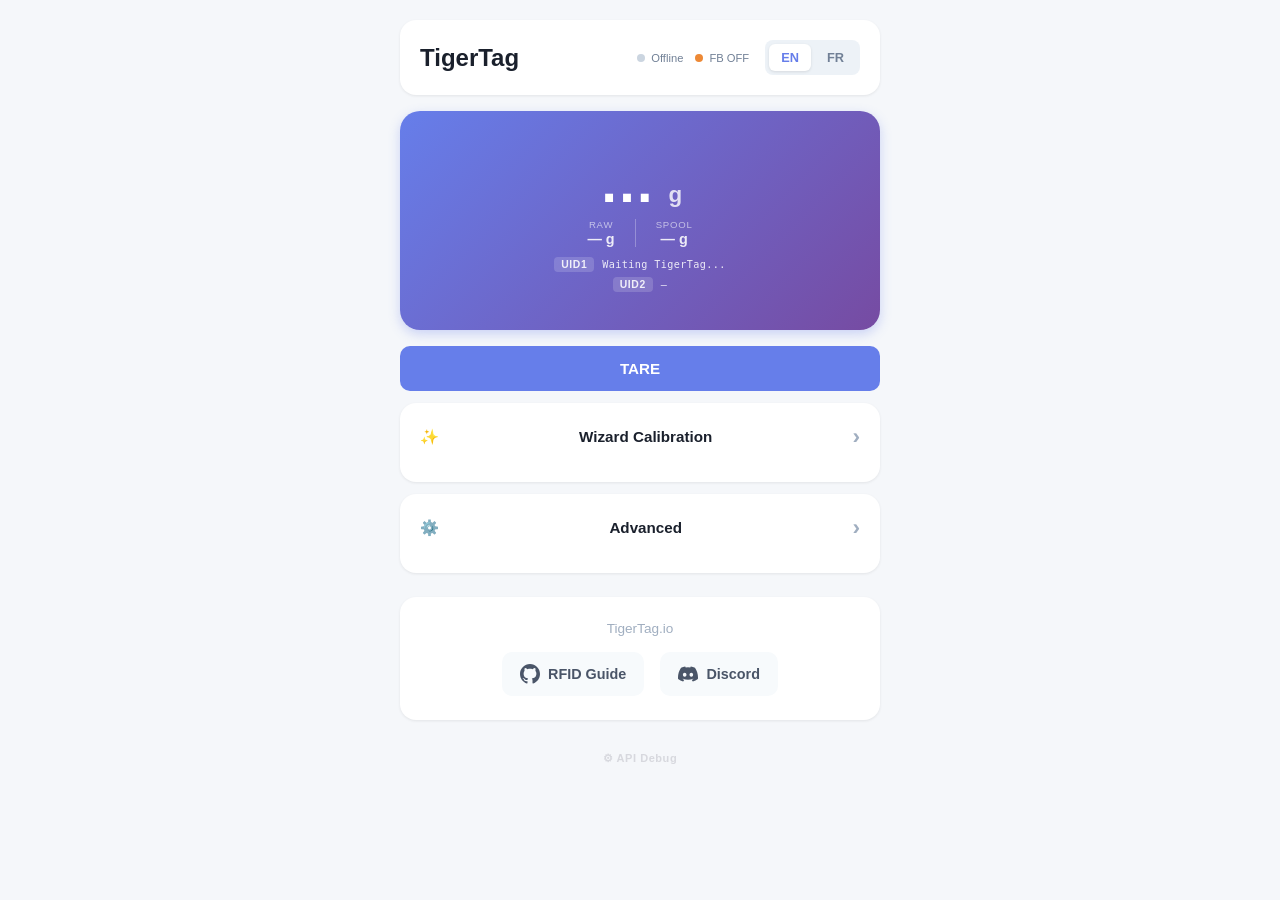
==== data/www/index.html @ 36f31156 "feat: display weight breakdown + both UIDs in web UI Weight card now shows: - Big number = filament " ====
<!DOCTYPE html>
<html lang="en">
<head>
    <meta charset="UTF-8">
    <meta name="viewport" content="width=device-width, initial-scale=1.0">
    <meta name="theme-color" content="#667eea">
    <meta name="apple-mobile-web-app-capable" content="yes">
    <meta name="apple-mobile-web-app-status-bar-style" content="black-translucent">
    <meta name="apple-mobile-web-app-title" content="TigerTag">
    <meta name="description" content="TigerTag Scale - Professional weight management">
    <link rel="icon" type="image/x-icon" href="favicon.ico">
    <link rel="icon" type="image/png" href="favicon.png">
    <link rel="apple-touch-icon" href="favicon.png">
    <link rel="manifest" href="manifest.json">
    <link rel="stylesheet" href="styles.css">
    <title>TigerTag Scale</title>
</head>
<body>
    <div class="container">
        <!-- Header -->
        <div class="header">
            <h1>TigerTag</h1>
            <div class="header-right">
                <div class="status-bar">
                    <div class="status-info">
                        <span id="cloudDot" class="status-dot"></span>
                        <span id="cloudText" style="font-size: 0.7rem;">—</span>
                    </div>
                    <div class="status-info">
                        <span id="fbDot" class="status-dot"></span>
                        <span id="fbText" style="font-size: 0.7rem;">FB</span>
                    </div>
                </div>
                <div class="lang-switcher">
                    <button class="lang-btn active" onclick="setLanguage('en')" data-lang="en">EN</button>
                    <button class="lang-btn" onclick="setLanguage('fr')" data-lang="fr">FR</button>
                </div>
            </div>
        </div>

        <!-- Weight Display -->
        <div class="weight-card">
            <div id="userName" class="user-name hidden"></div>

            <!-- Big number: filament restant (net) -->
            <div class="weight-display">
                <span id="weight">—</span>
                <span class="weight-unit">g</span>
            </div>

            <!-- Secondary row: raw + container -->
            <div class="weight-meta-row">
                <div class="weight-meta-item">
                    <span class="weight-meta-label" data-i18n="rawWeightLabel">Brut</span>
                    <span class="weight-meta-value"><span id="rawWeightDisplay">—</span> g</span>
                </div>
                <div class="weight-meta-sep"></div>
                <div class="weight-meta-item">
                    <span class="weight-meta-label" data-i18n="containerLabel">Bobine</span>
                    <span class="weight-meta-value"><span id="containerWeightDisplay">—</span> g</span>
                </div>
            </div>

            <!-- UIDs -->
            <div class="uid-rows">
                <div class="uid-row">
                    <span class="uid-chip-label">UID1</span>
                    <span id="uid" class="uid-value" data-i18n="waiting">—</span>
                </div>
                <div class="uid-row">
                    <span class="uid-chip-label">UID2</span>
                    <span id="uid2Display" class="uid-value">—</span>
                </div>
            </div>

            <div id="sendState" class="send-status hidden"></div>
        </div>

        <!-- Tare Button -->
        <button id="tareBtn" class="tare-hold-btn" onmousedown="startTare()" onmouseup="cancelTare()" onmouseleave="cancelTare()" ontouchstart="startTare()" ontouchend="cancelTare()">
            <span class="tare-text" data-i18n="tare">TARE</span>
            <span class="tare-progress"></span>
        </button>

        <!-- Account card — visible only when authenticated. Replaces the old inline
             email/password Firebase card (now obsolete: login is handled by the modal). -->
        <div id="accountCard" class="card" style="display:none">
            <div class="card-title collapsible" onclick="toggleSection(this)">
                👤 <span data-i18n="account">Compte</span>
            </div>
            <div class="collapsible-content">
                <div class="account-row">
                    <div class="account-avatar" id="accountAvatar">?</div>
                    <div class="account-info">
                        <div class="account-label" data-i18n="connectedAs">Connecté en tant que</div>
                        <div class="account-email" id="accountEmail">—</div>
                    </div>
                </div>
                <div class="divider"></div>
                <button class="danger" onclick="signOut()">
                    🚪 <span data-i18n="signOut">Se déconnecter</span>
                </button>
            </div>
        </div>

        <!-- Hidden inputs preserved for backward-compat with status snapshots
             (some code still reads/writes these). Will be removed in a later cleanup. -->
        <input type="hidden" id="firebaseEmail">
        <input type="hidden" id="firebasePassword">
        <span id="firebaseStatus" style="display:none">—</span>

        <!-- Calibration -->
        <div class="card">
            <div class="card-title collapsible" onclick="toggleSection(this)">
                ✨ <span data-i18n="calibration">Calibration</span>
            </div>
            <div class="collapsible-content">
                <!-- Calibration Wizard -->
                <div id="calibWizard">
                    <!-- Progress indicator -->
                    <div class="progress-dots">
                        <span class="dot active" data-step="1"></span>
                        <span class="dot" data-step="2"></span>
                        <span class="dot" data-step="3"></span>
                    </div>
                    
                    <!-- Step 1: Empty scale -->
                    <div id="step1" class="calib-step active">
                        <div class="step-icon">⚖️</div>
                        <div class="step-instruction" data-i18n="step1Instruction">Retirez le filament de la balance</div>
                        <button onclick="calibStep1()" data-i18n="step1Button">Step 2 →</button>
                    </div>
                    
                    <!-- Step 2: Place known weight -->
                    <div id="step2" class="calib-step">
                        <!-- Close button (X) -->
                        <button class="close-btn" onclick="calibBack(1)" title="Retour">✕</button>
                        
                        <!-- Masterspool image (replaces 📦 emoji) -->
                        <div id="masterspoolImageMain" class="masterspool-image-main">
                            <img id="masterspoolImg" src="" alt="Masterspool">
                        </div>
                        
                        <div class="step-instruction" data-i18n="step2Instruction">Sélectionnez votre Masterspool vide et placez-la sur la balance</div>
                        
                        <!-- Masterspool selector -->
                        <div class="masterspool-selector">
                            <label data-i18n="selectMasterspool" style="font-size: 0.9em; color: #4a5568; margin-bottom: 8px; display: block;">Sélectionnez votre Masterspool</label>
                            <select id="masterspoolSelect" onchange="onMasterspoolChange()" style="width: 100%; padding: 12px; border: 2px solid #e2e8f0; border-radius: 10px; font-size: 0.95em; background: #fff; margin-bottom: 12px;">
                                <!-- Options will be populated by JavaScript -->
                            </select>
                            
                            <!-- Custom weight input (shown only when Custom is selected) -->
                            <input type="number" id="calibKnownWeight" data-i18n-placeholder="calibKnownWeight" placeholder="Poids réel (g)" step="0.1" min="0.1" inputmode="decimal" style="font-size: 1.1em; padding: 16px; text-align: center; font-weight: 600; background: #fff; display: none;">
                            <div id="calibWeightError" class="error-message" style="display: none;">
                                <span data-i18n="errorWeightRequired">⚠️ Veuillez entrer un poids valide (min. 200g)</span>
                            </div>
                        </div>
                        
                        <div class="button-group" style="grid-template-columns: 1fr 1fr;">
                            <button id="tareBtnCalib" class="tare-hold-btn" onmousedown="startTareCalib()" onmouseup="cancelTareCalib()" onmouseleave="cancelTareCalib()" ontouchstart="startTareCalib()" ontouchend="cancelTareCalib()">
                                <span class="tare-text" data-i18n="tare">TARE</span>
                                <span class="tare-progress"></span>
                            </button>
                            <button onclick="calibStep2()" data-i18n="step2Button">Calibrer ✓</button>
                        </div>
                    </div>
                    
                    <!-- Step 3: Success -->
                    <div id="step3" class="calib-step">
                        <div class="step-icon">✨</div>
                        <div class="step-instruction" data-i18n="step3Instruction">La balance est maintenant calibrée</div>
                        <button class="secondary" onclick="calibReset()" data-i18n="calibAgain">Calibrer à nouveau</button>
                    </div>
                </div>
                
                <div class="divider"></div>
                
                <!-- Manual calibration (collapsed by default) -->
                <div class="card-subtitle collapsible" onclick="toggleSection(this)" style="cursor: pointer;">
                    ✏️ <span data-i18n="manualCalib">Calibration manuelle</span>
                </div>
                <div class="collapsible-content">
                    <div class="info-badge" style="margin-bottom: 12px;">
                        <span data-i18n="currentFactor">Facteur actuel</span>: <strong id="calFactor">—</strong>
                    </div>
                    <input type="number" id="newCalFactor" data-i18n-placeholder="newFactor" placeholder="Nouveau facteur" step="0.1" min="0.1">
                    <button class="secondary" onclick="updateCalibration()" data-i18n="apply">Appliquer</button>
                </div>
            </div>
        </div>

        <!-- Advanced -->
        <div class="card">
            <div class="card-title collapsible" onclick="toggleSection(this)">
                ⚙️ <span data-i18n="advanced">Avancé</span>
            </div>
            <div class="collapsible-content">
                <button class="secondary" onclick="resetWiFi()">📶 <span data-i18n="reconfigWifi">Reconfigurer Wi‑Fi</span></button>
                <div style="height: 8px;"></div>
                <button class="danger" onclick="factoryReset()">🗑️ <span data-i18n="factoryReset">Réinitialisation</span></button>
                <div class="divider"></div>
                <div class="compact-row">
                    <span class="compact-label" data-i18n="uptime">Durée de fonctionnement</span>
                    <span class="compact-value" id="uptime">--:--:--</span>
                </div>
            </div>
        </div>
        
        <!-- Footer -->
        <div class="footer">
            <div class="footer-version">
                <a href="https://tigertag.io" target="_blank" rel="noopener noreferrer" style="color: #a0aec0; text-decoration: none; transition: color 0.2s;">TigerTag.io</a>
            </div>
            <div class="footer-links">
                <a href="https://github.com/TigerTag-Project/TigerTag-RFID-Guide" target="_blank" rel="noopener noreferrer" class="footer-link">
                    <svg viewBox="0 0 24 24" fill="currentColor">
                        <path d="M12 0c-6.626 0-12 5.373-12 12 0 5.302 3.438 9.8 8.207 11.387.599.111.793-.261.793-.577v-2.234c-3.338.726-4.033-1.416-4.033-1.416-.546-1.387-1.333-1.756-1.333-1.756-1.089-.745.083-.729.083-.729 1.205.084 1.839 1.237 1.839 1.237 1.07 1.834 2.807 1.304 3.492.997.107-.775.418-1.305.762-1.604-2.665-.305-5.467-1.334-5.467-5.931 0-1.311.469-2.381 1.236-3.221-.124-.303-.535-1.524.117-3.176 0 0 1.008-.322 3.301 1.23.957-.266 1.983-.399 3.003-.404 1.02.005 2.047.138 3.006.404 2.291-1.552 3.297-1.23 3.297-1.23.653 1.653.242 2.874.118 3.176.77.84 1.235 1.911 1.235 3.221 0 4.609-2.807 5.624-5.479 5.921.43.372.823 1.102.823 2.222v3.293c0 .319.192.694.801.576 4.765-1.589 8.199-6.086 8.199-11.386 0-6.627-5.373-12-12-12z"/>
                    </svg>
                    RFID Guide
                </a>
                <a href="https://discord.gg/3Qv5TSqnJH" target="_blank" rel="noopener noreferrer" class="footer-link">
                    <svg viewBox="0 0 24 24" fill="currentColor">
                        <path d="M20.317 4.37a19.791 19.791 0 0 0-4.885-1.515a.074.074 0 0 0-.079.037c-.21.375-.444.864-.608 1.25a18.27 18.27 0 0 0-5.487 0a12.64 12.64 0 0 0-.617-1.25a.077.077 0 0 0-.079-.037A19.736 19.736 0 0 0 3.677 4.37a.07.07 0 0 0-.032.027C.533 9.046-.32 13.58.099 18.057a.082.082 0 0 0 .031.057a19.9 19.9 0 0 0 5.993 3.03a.078.078 0 0 0 .084-.028a14.09 14.09 0 0 0 1.226-1.994a.076.076 0 0 0-.041-.106a13.107 13.107 0 0 1-1.872-.892a.077.077 0 0 1-.008-.128a10.2 10.2 0 0 0 .372-.292a.074.074 0 0 1 .077-.01c3.928 1.793 8.18 1.793 12.062 0a.074.074 0 0 1 .078.01c.12.098.246.198.373.292a.077.077 0 0 1-.006.127a12.299 12.299 0 0 1-1.873.892a.077.077 0 0 0-.041.107c.36.698.772 1.362 1.225 1.993a.076.076 0 0 0 .084.028a19.839 19.839 0 0 0 6.002-3.03a.077.077 0 0 0 .032-.054c.5-5.177-.838-9.674-3.549-13.66a.061.061 0 0 0-.031-.03zM8.02 15.33c-1.183 0-2.157-1.085-2.157-2.419c0-1.333.956-2.419 2.157-2.419c1.21 0 2.176 1.096 2.157 2.42c0 1.333-.956 2.418-2.157 2.418zm7.975 0c-1.183 0-2.157-1.085-2.157-2.419c0-1.333.955-2.419 2.157-2.419c1.21 0 2.176 1.096 2.157 2.42c0 1.333-.946 2.418-2.157 2.418z"/>
                    </svg>
                    Discord
                </a>
            </div>
        </div>

        <!-- ── Debug API panel (advanced users) ─────────────────────────── -->
        <div id="debugPanel" style="margin-top:28px;padding:0 4px 24px;">
            <button onclick="(function(p){p.style.display=p.style.display==='none'?'block':'none'})(document.getElementById('debugContent'))"
                    style="background:none;border:none;color:#c0c0c8;font-size:11px;cursor:pointer;padding:4px 0;letter-spacing:.05em;opacity:.55;transition:opacity .2s"
                    onmouseover="this.style.opacity='.9'" onmouseout="this.style.opacity='.55'">
                ⚙ API Debug
            </button>
            <div id="debugContent" style="display:none;margin-top:10px;background:#1a1a2e;border-radius:10px;padding:14px 16px;font-size:12px;font-family:monospace;color:#a0a0c0;line-height:1.9">

                <div style="color:#667eea;font-weight:600;margin-bottom:6px;font-size:11px;letter-spacing:.08em">GET — ouvre dans le navigateur</div>

                <a href="/api/status"        target="_blank" style="display:block;color:#a29bfe;text-decoration:none" onmouseover="this.style.color='#fff'" onmouseout="this.style.color='#a29bfe'">/api/status</a>
                <a href="/api/logs"          target="_blank" style="display:block;color:#a29bfe;text-decoration:none" onmouseover="this.style.color='#fff'" onmouseout="this.style.color='#a29bfe'">/api/logs</a>
                <a href="/api/firebase/status" target="_blank" style="display:block;color:#a29bfe;text-decoration:none" onmouseover="this.style.color='#fff'" onmouseout="this.style.color='#a29bfe'">/api/firebase/status</a>
                <a href="/api/hw/config"     target="_blank" style="display:block;color:#a29bfe;text-decoration:none" onmouseover="this.style.color='#fff'" onmouseout="this.style.color='#a29bfe'">/api/hw/config</a>
                <a href="/api/ping"          target="_blank" style="display:block;color:#a29bfe;text-decoration:none" onmouseover="this.style.color='#fff'" onmouseout="this.style.color='#a29bfe'">/api/ping</a>
                <a href="/api/rfid/test"     target="_blank" style="display:block;color:#a29bfe;text-decoration:none" onmouseover="this.style.color='#fff'" onmouseout="this.style.color='#a29bfe'">/api/rfid/test</a>
                <a href="/api/ota/check"     target="_blank" style="display:block;color:#a29bfe;text-decoration:none" onmouseover="this.style.color='#fff'" onmouseout="this.style.color='#a29bfe'">/api/ota/check</a>

                <div style="color:#667eea;font-weight:600;margin:10px 0 6px;font-size:11px;letter-spacing:.08em">POST — clic = fetch()</div>

                <span id="_dbg_tare"       class="dbg-post" onclick="dbgPost('/api/tare')">/api/tare</span><br>
                <span id="_dbg_logs_del"   class="dbg-post" onclick="dbgPost('/api/logs','DELETE')">/api/logs  <span style="color:#fd79a8;font-size:10px">DELETE</span></span><br>
                <span id="_dbg_wf_stop"    class="dbg-post" onclick="dbgPost('/api/workflow/stop')">/api/workflow/stop</span><br>
                <span id="_dbg_srv_toggle" class="dbg-post" onclick="dbgPost('/api/servo-toggle')">/api/servo-toggle</span><br>
                <span id="_dbg_reset_wifi" class="dbg-post" onclick="dbgPost('/api/reset-wifi')" style="color:#fd79a8">/api/reset-wifi  ⚠</span><br>
                <span id="_dbg_factory"    class="dbg-post" onclick="dbgPost('/api/factory-reset')" style="color:#fd79a8">/api/factory-reset  ⚠</span><br>

                <div id="debugLog" style="margin-top:10px;color:#55efc4;min-height:16px;font-size:11px"></div>
            </div>
        </div>
        <!-- ── end debug panel ──────────────────────────────────────────── -->

    </div>

    <!-- Modal for weight too light error -->
    <div id="weightErrorModal" class="modal">
        <div class="modal-content">
            <div class="modal-icon">⚠️</div>
            <h3 class="modal-title" data-i18n="modalWeightTooLightTitle">Poids insuffisant</h3>
            <p class="modal-message" data-i18n="modalWeightTooLightMessage">Le poids est trop léger pour une calibration. Utilisez une Masterspool ou un filament d'au moins 200g.</p>
            <button class="modal-btn" onclick="closeWeightErrorModal()" data-i18n="modalOk">OK</button>
        </div>
    </div>

    <!-- Modal for invalid weight error -->
    <div id="weightInvalidModal" class="modal">
        <div class="modal-content">
            <div class="modal-icon">⚠️</div>
            <h3 class="modal-title" data-i18n="modalWeightInvalidTitle">Poids invalide</h3>
            <p class="modal-message" data-i18n="modalWeightInvalidMessage">Veuillez entrer un poids valide</p>
            <button class="modal-btn" onclick="closeWeightInvalidModal()" data-i18n="modalOk">OK</button>
        </div>
    </div>

    <!-- Firebase Login Modal — auto-shown when firebaseConfigured=false -->
    <div id="firebaseLoginModal" class="modal modal-blocking" style="display:none" aria-hidden="true">
        <div class="modal-content auth-modal" role="dialog" aria-labelledby="authTitle">
            <div class="auth-logo">🐯</div>
            <h2 class="auth-title" id="authTitle" data-i18n="authTitle">Bienvenue sur votre TigerScale</h2>
            <p class="auth-sub" data-i18n="authSub">Connectez-vous pour synchroniser vos bobines avec le cloud TigerTag.</p>

            <button type="button" class="auth-btn auth-btn-google" id="btnAuthGoogle" onclick="signInWithGoogleBridge()">
                <svg width="18" height="18" viewBox="0 0 18 18" xmlns="http://www.w3.org/2000/svg" aria-hidden="true">
                    <path fill="#4285F4" d="M17.64 9.2c0-.637-.057-1.251-.164-1.84H9v3.481h4.844a4.14 4.14 0 0 1-1.796 2.716v2.258h2.908c1.702-1.567 2.684-3.875 2.684-6.615z"/>
                    <path fill="#34A853" d="M9 18c2.43 0 4.467-.806 5.956-2.18l-2.908-2.259c-.806.54-1.837.86-3.048.86-2.344 0-4.328-1.584-5.036-3.711H.957v2.332A8.997 8.997 0 0 0 9 18z"/>
                    <path fill="#FBBC05" d="M3.964 10.71A5.41 5.41 0 0 1 3.682 9c0-.593.102-1.17.282-1.71V4.958H.957A8.996 8.996 0 0 0 0 9c0 1.452.348 2.827.957 4.042l3.007-2.332z"/>
                    <path fill="#EA4335" d="M9 3.58c1.321 0 2.508.454 3.44 1.345l2.582-2.58C13.463.891 11.426 0 9 0A8.997 8.997 0 0 0 .957 4.958L3.964 7.29C4.672 5.163 6.656 3.58 9 3.58z"/>
                </svg>
                <span data-i18n="authGoogleBtn">Continuer avec Google</span>
            </button>

            <div class="auth-divider"><span data-i18n="authOr">ou</span></div>

            <input type="email" id="loginEmail" data-i18n-placeholder="firebaseEmail" placeholder="Email" autocomplete="username">
            <input type="password" id="loginPassword" data-i18n-placeholder="firebasePassword" placeholder="Mot de passe" autocomplete="current-password">

            <button type="button" class="auth-btn auth-btn-primary" onclick="signInWithEmail()">
                <span data-i18n="authSignIn">Se connecter</span>
            </button>

            <div class="auth-error" id="authError" style="display:none"></div>

            <div class="auth-footer">
                <span data-i18n="authNoAccount">Pas encore de compte ?</span>
                <a href="https://tigertag.io" target="_blank" rel="noopener" data-i18n="authSignUp">Créer un compte</a>
            </div>
        </div>
    </div>

    <style>
        /* --- Firebase login modal (additions, ne casse pas styles.css) --- */
        .modal-blocking { background: rgba(15,23,42,0.72); backdrop-filter: blur(6px); -webkit-backdrop-filter: blur(6px); }
        .auth-modal { max-width: 400px; padding: 30px 26px; text-align: center; }
        .auth-logo { font-size: 56px; line-height: 1; margin-bottom: 6px; }
        .auth-title { font-size: 22px; font-weight: 600; margin: 0 0 8px; color: #2c3e50; }
        .auth-sub { color: #7f8c8d; font-size: 14px; line-height: 1.5; margin: 0 0 24px; }
        .auth-btn { display: inline-flex; align-items: center; justify-content: center; gap: 10px; width: 100%; box-sizing: border-box; border: none; border-radius: 10px; padding: 13px 18px; font-size: 15px; font-weight: 500; cursor: pointer; font-family: inherit; transition: transform .05s, box-shadow .15s, background .15s; }
        .auth-btn:active { transform: scale(0.98); }
        .auth-btn-google { background: #fff; color: #3c4043; border: 1px solid #dadce0; box-shadow: 0 1px 2px rgba(0,0,0,.05); }
        .auth-btn-google:hover { box-shadow: 0 2px 8px rgba(0,0,0,.1); }
        .auth-btn-primary { background: #e67e22; color: #fff; }
        .auth-btn-primary:hover { background: #d35400; }
        .auth-divider { display: flex; align-items: center; margin: 18px 0; color: #95a5a6; font-size: 13px; }
        .auth-divider::before, .auth-divider::after { content: ""; flex: 1; height: 1px; background: #ecf0f1; }
        .auth-divider span { padding: 0 12px; text-transform: lowercase; }
        .auth-modal input[type=email], .auth-modal input[type=password] {
            width: 100%; box-sizing: border-box; padding: 12px 14px; border: 1px solid #ecf0f1;
            border-radius: 10px; font-size: 14px; margin-bottom: 10px; font-family: inherit;
            transition: border-color .15s;
        }
        .auth-modal input[type=email]:focus, .auth-modal input[type=password]:focus {
            outline: none; border-color: #e67e22;
        }
        .auth-error { background: #fdeaea; color: #c0392b; padding: 10px 12px; border-radius: 8px;
                      font-size: 13px; margin-top: 12px; text-align: left; line-height: 1.4; }
        .auth-footer { margin-top: 18px; font-size: 13px; color: #7f8c8d; }
        .auth-footer a { color: #e67e22; text-decoration: none; margin-left: 4px; }
        .auth-footer a:hover { text-decoration: underline; }
        @media (max-width: 420px) {
            .auth-modal { padding: 24px 20px; }
            .auth-title { font-size: 20px; }
        }

        /* --- Account card (post-login) --- */
        .account-row { display: flex; align-items: center; gap: 14px; padding: 4px 0; }
        .account-avatar {
            width: 44px; height: 44px; border-radius: 50%;
            background: linear-gradient(135deg, #e67e22, #d35400);
            color: #fff; display: flex; align-items: center; justify-content: center;
            font-weight: 600; font-size: 18px; flex-shrink: 0;
            text-transform: uppercase;
        }
        .account-info { flex: 1; min-width: 0; overflow: hidden; }
        .account-label { font-size: 12px; color: #95a5a6; }
        .account-email {
            font-size: 14px; color: #2c3e50; font-weight: 500;
            overflow: hidden; text-overflow: ellipsis; white-space: nowrap;
        }
        /* --- Debug API panel --- */
        .dbg-post {
            display: inline-block; color: #74b9ff; cursor: pointer;
            text-decoration: none; transition: color .15s;
        }
        .dbg-post:hover { color: #fff; }
        .dbg-post.ok   { color: #55efc4 !important; }
        .dbg-post.err  { color: #fd79a8 !important; }
    </style>

    <script src="script.js"></script>
    <script>
    function dbgPost(url, method) {
        method = method || 'POST';
        var log = document.getElementById('debugLog');
        log.textContent = method + ' ' + url + ' …';
        // Find the span whose onclick calls this url
        var spans = document.querySelectorAll('.dbg-post');
        var el = null;
        for (var i = 0; i < spans.length; i++) {
            if ((spans[i].getAttribute('onclick') || '').indexOf("'" + url + "'") !== -1) { el = spans[i]; break; }
        }
        fetch(url, { method: method, cache: 'no-store' })
            .then(function(r) {
                return r.text().then(function(t) { return { ok: r.ok, status: r.status, body: t }; });
            })
            .then(function(d) {
                var preview = d.body.length > 120 ? d.body.substring(0, 120) + '…' : d.body;
                log.textContent = '✓ ' + d.status + '  ' + preview;
                if (el) { el.classList.add('ok'); setTimeout(function(){ el.classList.remove('ok'); }, 1500); }
            })
            .catch(function(e) {
                log.textContent = '✗ ' + e;
                if (el) { el.classList.add('err'); setTimeout(function(){ el.classList.remove('err'); }, 2000); }
            });
    }
    </script>
</body>
</html>
---- data/www/styles.css ----
* { 
    margin: 0; 
    padding: 0; 
    box-sizing: border-box; 
}

body { 
    font-family: -apple-system, BlinkMacSystemFont, 'Segoe UI', 'Roboto', sans-serif;
    background: #f5f7fa;
    color: #2d3748;
    padding: 20px;
    min-height: 100vh;
}

.container { 
    max-width: 480px; 
    margin: 0 auto; 
}

/* Header */
.header {
    background: #fff;
    border-radius: 16px;
    padding: 20px;
    margin-bottom: 16px;
    box-shadow: 0 1px 3px rgba(0,0,0,0.08);
    display: flex;
    justify-content: space-between;
    align-items: center;
}

.header h1 {
    font-size: 1.5em;
    font-weight: 700;
    color: #1a202c;
}

.header-right {
    display: flex;
    gap: 16px;
    align-items: center;
}

/* Language Switcher */
.lang-switcher {
    display: flex;
    background: #edf2f7;
    border-radius: 8px;
    padding: 4px;
    gap: 4px;
}

.lang-btn {
    padding: 6px 12px;
    border: none;
    border-radius: 6px;
    font-size: 0.8em;
    font-weight: 600;
    cursor: pointer;
    background: transparent;
    color: #718096;
    transition: all 0.2s;
}

.lang-btn.active {
    background: #fff;
    color: #667eea;
    box-shadow: 0 1px 3px rgba(0,0,0,0.1);
}

.lang-btn:hover:not(.active) {
    color: #4a5568;
}

.status-bar {
    display: flex;
    gap: 12px;
    align-items: center;
}

.status-dot {
    width: 8px;
    height: 8px;
    border-radius: 50%;
    background: #cbd5e0;
    transition: background 0.3s;
}

.status-dot.active { background: #48bb78; }
.status-dot.error { background: #f56565; }
.status-dot.warning { background: #ed8936; }

.status-info {
    font-size: 0.75rem;
    color: #718096;
    display: flex;
    align-items: center;
    gap: 6px;
}

/* Weight Display */
.weight-card {
    background: linear-gradient(135deg, #667eea 0%, #764ba2 100%);
    border-radius: 20px;
    padding: 32px 24px;
    margin-bottom: 16px;
    text-align: center;
    color: #fff;
    box-shadow: 0 4px 12px rgba(102, 126, 234, 0.3);
}

.user-name {
    font-size: 1.1em;
    font-weight: 600;
    opacity: 0.9;
    margin-bottom: 8px;
    text-transform: capitalize;
    padding: 8px 16px;
    border-radius: 8px;
    transition: all 0.3s;
}

.weight-display {
    font-size: 3.5em;
    font-weight: 800;
    line-height: 1;
    margin: 12px 0;
    letter-spacing: -1px;
    transition: none;
}

.weight-unit {
    font-size: 0.4em;
    opacity: 0.8;
    font-weight: 600;
}

.tag-id {
    font-size: 0.95em;
    opacity: 0.85;
    margin-top: 8px;
    font-weight: 500;
}

/* Secondary weight breakdown: raw + container */
.weight-meta-row {
    display: flex;
    align-items: center;
    justify-content: center;
    margin: -4px 0 10px;
}
.weight-meta-item {
    display: flex;
    flex-direction: column;
    align-items: center;
    padding: 0 20px;
}
.weight-meta-label {
    font-size: 0.6em;
    text-transform: uppercase;
    letter-spacing: 0.08em;
    opacity: 0.6;
    margin-bottom: 1px;
}
.weight-meta-value {
    font-size: 0.9em;
    font-weight: 600;
    opacity: 0.88;
}
.weight-meta-sep {
    width: 1px;
    height: 28px;
    background: rgba(255,255,255,0.28);
    flex-shrink: 0;
}

/* UID rows */
.uid-rows {
    display: flex;
    flex-direction: column;
    gap: 5px;
    margin: 4px 0 6px;
}
.uid-row {
    display: flex;
    align-items: center;
    justify-content: center;
    gap: 8px;
}
.uid-chip-label {
    background: rgba(255,255,255,0.18);
    border-radius: 4px;
    padding: 2px 7px;
    font-size: 0.65em;
    font-weight: 700;
    letter-spacing: 0.06em;
    min-width: 34px;
    text-align: center;
    opacity: 0.9;
}
.uid-value {
    font-size: 0.78em;
    font-family: monospace;
    letter-spacing: 0.04em;
    opacity: 0.88;
    font-weight: 500;
}

.send-status {
    margin-top: 12px;
    padding: 8px 16px;
    border-radius: 20px;
    font-size: 0.85em;
    font-weight: 600;
    background: rgba(255,255,255,0.15);
    display: inline-block;
}

/* Card */
.card {
    background: #fff;
    border-radius: 16px;
    padding: 20px;
    margin-bottom: 12px;
    box-shadow: 0 1px 3px rgba(0,0,0,0.08);
}

.card-title {
    font-size: 0.95em;
    font-weight: 600;
    color: #1a202c;
    margin-bottom: 12px;
    display: flex;
    align-items: center;
    gap: 8px;
}

.card-subtitle {
    font-size: 0.8em;
    color: #718096;
    margin-bottom: 12px;
}

/* Buttons */
button {
    width: 100%;
    padding: 14px 20px;
    border: none;
    border-radius: 10px;
    font-size: 0.95em;
    font-weight: 600;
    cursor: pointer;
    transition: all 0.2s;
    background: #667eea;
    color: #fff;
}

button:hover {
    transform: translateY(-1px);
    box-shadow: 0 4px 12px rgba(102, 126, 234, 0.4);
}

button:active {
    transform: translateY(0);
}

/* Tare Hold Button */
.tare-hold-btn {
    position: relative;
    overflow: hidden;
    margin-bottom: 12px;
    user-select: none;
    -webkit-user-select: none;
    -webkit-touch-callout: none;
    background: #667eea;
    color: #fff;
}

/* Remove margin-bottom for tare button in wizard */
.button-group .tare-hold-btn {
    margin-bottom: 0;
}

.tare-text {
    position: relative;
    z-index: 2;
}

.tare-progress {
    position: absolute;
    left: 0;
    top: 0;
    height: 100%;
    width: 0;
    background: rgba(255, 255, 255, 0.4);
    transition: none;
    z-index: 1;
}

.tare-hold-btn.holding .tare-progress {
    animation: fillProgress 1s linear forwards;
}

@keyframes fillProgress {
    from { width: 0%; }
    to { width: 100%; }
}

.tare-hold-btn.success {
    background: #48bb78 !important;
}

/* Tare button in wizard - override secondary style when holding/success */
.button-group .tare-hold-btn.holding {
    background: #667eea;
    color: #fff;
}

.button-group .tare-hold-btn.holding .tare-progress {
    background: rgba(255, 255, 255, 0.5);
}

button.secondary {
    background: #edf2f7;
    color: #4a5568;
}

button.secondary:hover {
    background: #e2e8f0;
    box-shadow: 0 2px 8px rgba(0,0,0,0.1);
}

button.danger {
    background: #fff;
    color: #f56565;
    border: 2px solid #feb2b2;
}

button.danger:hover {
    background: #fff5f5;
    border-color: #fc8181;
    box-shadow: 0 2px 8px rgba(245, 101, 101, 0.2);
}

.button-group {
    display: grid;
    grid-template-columns: 1fr 1fr;
    gap: 10px;
    margin-top: 12px;
}

/* Input */
input {
    width: 100%;
    padding: 12px 16px;
    border: 2px solid #e2e8f0;
    border-radius: 10px;
    font-size: 0.95em;
    transition: border 0.2s;
    background: #f7fafc;
    margin-bottom: 8px;
}

input:focus {
    outline: none;
    border-color: #667eea;
    background: #fff;
}

input.error {
    border-color: #f56565;
    background: #fff5f5;
    animation: shake 0.3s;
}

@keyframes shake {
    0%, 100% { transform: translateX(0); }
    25% { transform: translateX(-5px); }
    75% { transform: translateX(5px); }
}

.error-message {
    color: #e53e3e;
    font-size: 0.85em;
    margin-top: -4px;
    margin-bottom: 12px;
    padding: 8px 12px;
    background: #fff5f5;
    border-left: 3px solid #f56565;
    border-radius: 6px;
    animation: slideDown 0.3s ease-out;
}

@keyframes slideDown {
    from { 
        opacity: 0;
        transform: translateY(-10px);
    }
    to { 
        opacity: 1;
        transform: translateY(0);
    }
}

/* Eye button for password toggle */
.eye-btn {
    position: absolute;
    right: 8px;
    top: calc(50% - 4px);
    transform: translateY(-50%);
    width: 36px;
    height: 36px;
    padding: 0;
    background: transparent;
    border: none;
    cursor: pointer;
    font-size: 1.2em;
    display: flex;
    align-items: center;
    justify-content: center;
    transition: transform 0.2s;
    margin-bottom: 0;
}

.eye-btn:hover {
    transform: translateY(-50%) scale(1.15);
    background: transparent !important;
    box-shadow: none !important;
}

input::placeholder {
    color: #a0aec0;
}

/* Info Badge */
.info-badge {
    display: inline-flex;
    align-items: center;
    gap: 6px;
    padding: 6px 12px;
    background: #edf2f7;
    border-radius: 20px;
    font-size: 0.8em;
    color: #4a5568;
    font-weight: 500;
}

/* Collapsible */
.collapsible {
    cursor: pointer;
    user-select: none;
    display: flex;
    justify-content: space-between;
    align-items: center;
}

.collapsible::after {
    content: '›';
    font-size: 1.5em;
    transition: transform 0.2s;
    color: #a0aec0;
}

.collapsible.active::after {
    transform: rotate(90deg);
}

.collapsible-content {
    max-height: 0;
    overflow: hidden;
    transition: max-height 0.3s ease;
}

.collapsible-content.active {
    max-height: 800px;
    padding-top: 12px;
}

/* Calibration Wizard */
.calib-step {
    position: relative;
}

.close-btn {
    position: absolute;
    top: 10px;
    right: 10px;
    width: 32px;
    height: 32px;
    padding: 0;
    background: rgba(0, 0, 0, 0.1);
    color: #4a5568;
    border: none;
    border-radius: 50%;
    font-size: 1.5em;
    line-height: 1;
    cursor: pointer;
    transition: all 0.2s;
    display: flex;
    align-items: center;
    justify-content: center;
}

.close-btn:hover {
    background: rgba(0, 0, 0, 0.2);
    transform: scale(1.1);
}

.masterspool-selector {
    margin: 16px 0;
}

.masterspool-image-main {
    width: 200px;
    height: 200px;
    margin: 16px auto;
    display: flex;
    align-items: center;
    justify-content: center;
    overflow: hidden;
}

.masterspool-image-main img {
    max-width: 100%;
    max-height: 100%;
    object-fit: contain;
    border-radius: 10px;
}

.masterspool-image {
    text-align: center;
    padding: 8px;
    background: #fff;
    border-radius: 10px;
    border: 2px solid #e2e8f0;
}

.progress-dots {
    display: flex;
    justify-content: center;
    align-items: center;
    gap: 12px;
    margin-bottom: 20px;
}

.progress-dots .dot {
    width: 12px;
    height: 12px;
    border-radius: 50%;
    background: #cbd5e0;
    transition: all 0.3s;
    position: relative;
}

.progress-dots .dot.active {
    background: #667eea;
    transform: scale(1.3);
    box-shadow: 0 0 0 4px rgba(102, 126, 234, 0.2);
}

.progress-dots .dot.completed {
    background: #48bb78;
}

.calib-step {
    display: none;
    text-align: center;
    padding: 20px;
    background: linear-gradient(135deg, #f7fafc 0%, #edf2f7 100%);
    border-radius: 12px;
    margin-bottom: 16px;
}

.calib-step.active {
    display: block;
    animation: fadeIn 0.3s;
}

@keyframes fadeIn {
    from { opacity: 0; transform: translateY(10px); }
    to { opacity: 1; transform: translateY(0); }
}

.step-icon {
    font-size: 4em;
    margin: 16px 0;
    filter: grayscale(0.2);
}

.step-instruction {
    font-size: 1em;
    color: #4a5568;
    margin-bottom: 20px;
    line-height: 1.5;
}

.weight-display-small {
    background: #fff;
    padding: 12px;
    border-radius: 8px;
    margin: 16px 0;
    font-size: 0.95em;
    color: #2d3748;
    border: 2px solid #e2e8f0;
}

.weight-display-small strong {
    color: #667eea;
    font-size: 1.3em;
}

/* Divider */
.divider {
    height: 1px;
    background: #e2e8f0;
    margin: 16px 0;
}

/* Compact mode */
.compact-row {
    display: flex;
    justify-content: space-between;
    align-items: center;
    margin-bottom: 8px;
}

.compact-label {
    font-size: 0.85em;
    color: #718096;
}

.compact-value {
    font-size: 0.9em;
    font-weight: 600;
    color: #2d3748;
}

/* Responsive */
@media (max-width: 500px) {
    .container { padding: 0 8px; }
    .header { 
        flex-direction: column; 
        gap: 12px;
        align-items: flex-start;
    }
    .header-right {
        width: 100%;
        justify-content: space-between;
    }
    .weight-display { font-size: 3em; }
    .button-group { grid-template-columns: 1fr; }
}

/* Hide elements */
.hidden { display: none !important; }

/* Animation */
@keyframes pulse {
    0%, 100% { opacity: 1; }
    50% { opacity: 0.5; }
}

.pulse { animation: pulse 2s infinite; }

/* Modal */
.modal {
    display: none;
    position: fixed;
    z-index: 1000;
    left: 0;
    top: 0;
    width: 100%;
    height: 100%;
    background-color: rgba(0, 0, 0, 0.5);
    animation: fadeIn 0.2s;
}

.modal.show {
    display: flex;
    align-items: center;
    justify-content: center;
}

.modal-content {
    background: #fff;
    padding: 30px;
    border-radius: 16px;
    max-width: 400px;
    width: 90%;
    text-align: center;
    box-shadow: 0 10px 40px rgba(0, 0, 0, 0.2);
    animation: slideUp 0.3s ease-out;
}

@keyframes fadeIn {
    from { opacity: 0; }
    to { opacity: 1; }
}

@keyframes slideUp {
    from {
        opacity: 0;
        transform: translateY(20px);
    }
    to {
        opacity: 1;
        transform: translateY(0);
    }
}

.modal-icon {
    font-size: 4em;
    margin-bottom: 16px;
}

.modal-title {
    font-size: 1.4em;
    font-weight: 700;
    color: #2d3748;
    margin-bottom: 12px;
}

.modal-message {
    font-size: 1em;
    color: #4a5568;
    line-height: 1.6;
    margin-bottom: 24px;
}

.modal-btn {
    width: 100%;
    padding: 14px 20px;
    background: #667eea;
    color: #fff;
    border: none;
    border-radius: 10px;
    font-size: 1em;
    font-weight: 600;
    cursor: pointer;
    transition: all 0.2s;
}

.modal-btn:hover {
    transform: translateY(-2px);
    box-shadow: 0 4px 12px rgba(102, 126, 234, 0.4);
}

/* Footer */
.footer {
    background: #fff;
    border-radius: 16px;
    padding: 24px 20px;
    margin-top: 24px;
    box-shadow: 0 1px 3px rgba(0,0,0,0.08);
    text-align: center;
}

.footer-version {
    font-size: 0.85em;
    color: #a0aec0;
    margin-bottom: 16px;
    font-weight: 500;
}

.footer-version a:hover {
    color: #667eea !important;
}

.footer-links {
    display: flex;
    gap: 16px;
    justify-content: center;
    flex-wrap: wrap;
}

.footer-link {
    display: inline-flex;
    align-items: center;
    gap: 8px;
    padding: 10px 16px;
    background: #f7fafc;
    border-radius: 10px;
    text-decoration: none;
    color: #4a5568;
    font-size: 0.9em;
    font-weight: 600;
    transition: all 0.2s;
    border: 2px solid transparent;
}

.footer-link:hover {
    background: #edf2f7;
    border-color: #667eea;
    color: #667eea;
    transform: translateY(-2px);
}

.footer-link svg, .footer-link img {
    width: 20px;
    height: 20px;
}
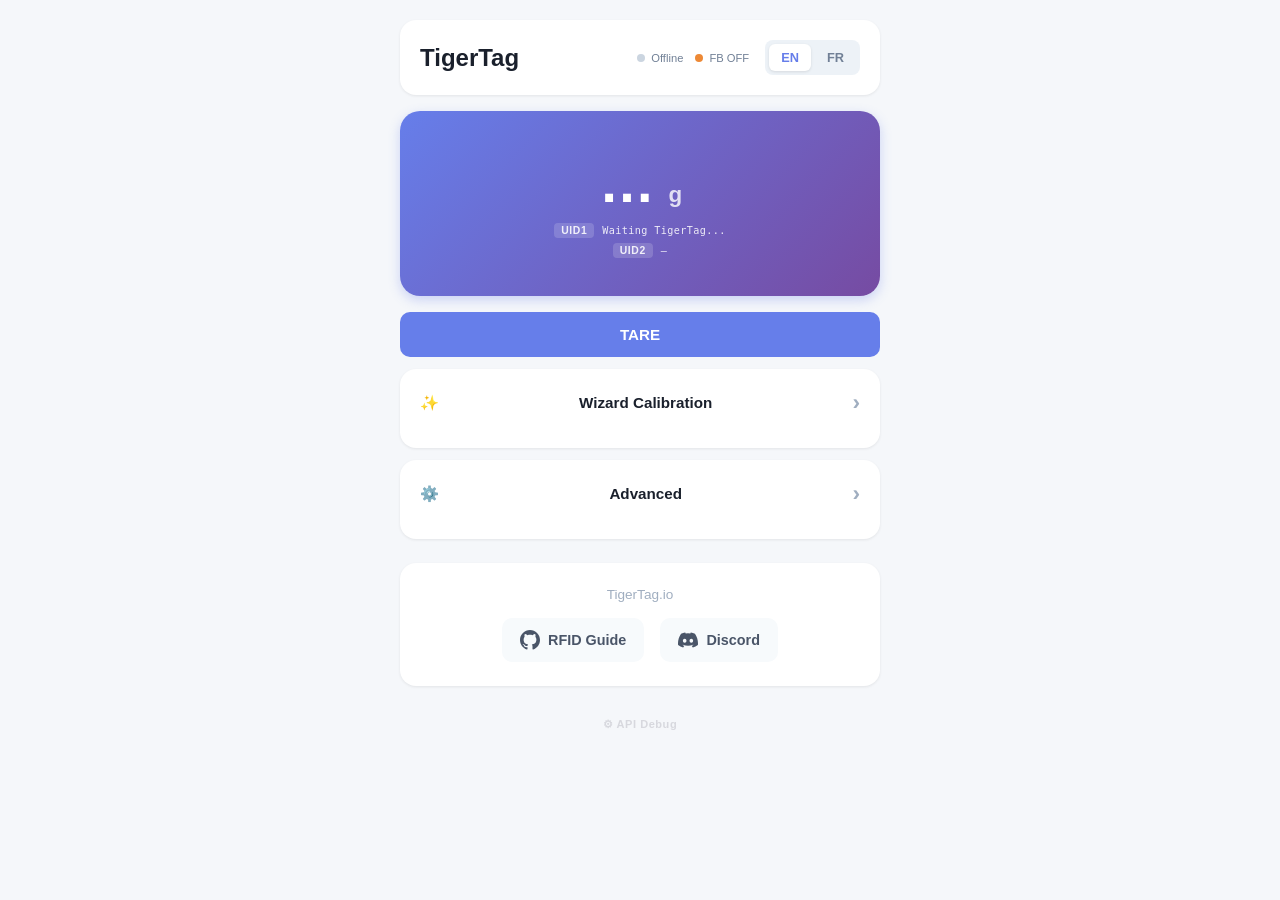
==== commit f5eef46b: "feat: non-blocking cloud + weight display rework Firmware — cloud worker task (core 0): - Container " ====
--- a/data/www/index.html
+++ b/data/www/index.html
@@ -42,22 +42,22 @@
         <div class="weight-card">
             <div id="userName" class="user-name hidden"></div>
 
-            <!-- Big number: filament restant (net) -->
+            <!-- Big number: poids brut de la balance (toujours affiché) -->
             <div class="weight-display">
                 <span id="weight">—</span>
                 <span class="weight-unit">g</span>
             </div>
 
-            <!-- Secondary row: raw + container -->
-            <div class="weight-meta-row">
-                <div class="weight-meta-item">
-                    <span class="weight-meta-label" data-i18n="rawWeightLabel">Brut</span>
-                    <span class="weight-meta-value"><span id="rawWeightDisplay">—</span> g</span>
-                </div>
-                <div class="weight-meta-sep"></div>
+            <!-- Filament row: visible uniquement quand le container est connu -->
+            <div id="filamentRow" class="weight-meta-row" style="display:none">
                 <div class="weight-meta-item">
                     <span class="weight-meta-label" data-i18n="containerLabel">Bobine</span>
                     <span class="weight-meta-value"><span id="containerWeightDisplay">—</span> g</span>
+                </div>
+                <div class="weight-meta-sep"></div>
+                <div class="weight-meta-item">
+                    <span class="weight-meta-label" data-i18n="filamentLabel">Filament</span>
+                    <span class="weight-meta-value"><span id="netWeightDisplay">—</span> g</span>
                 </div>
             </div>
 
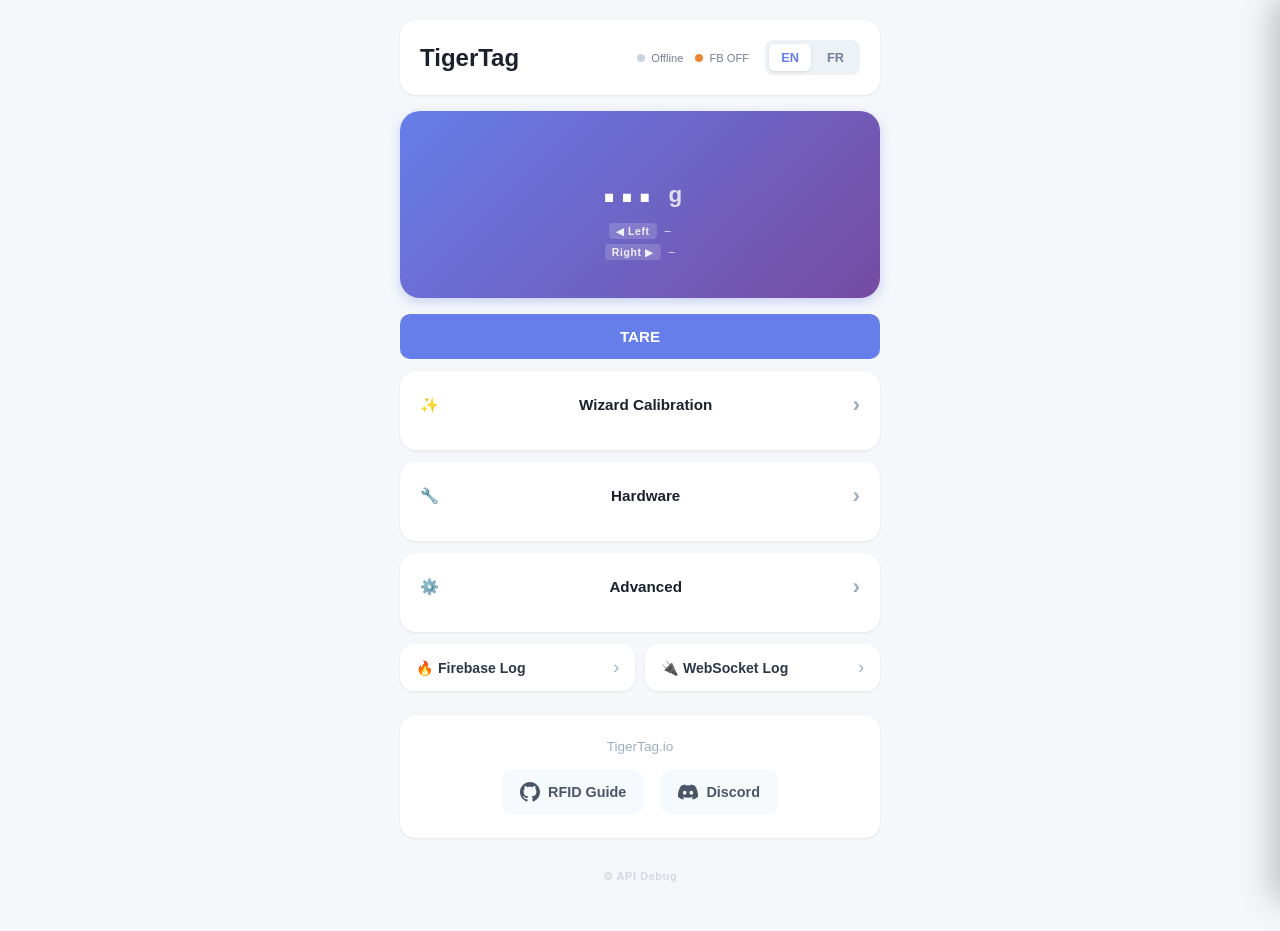
==== commit fe1af4cc: "feat(hw+debug): hardware config panel, UID left/right, WS & Firebase log side panel Hardware: - RFID" ====
--- a/data/www/index.html
+++ b/data/www/index.html
@@ -63,13 +63,13 @@
 
             <!-- UIDs -->
             <div class="uid-rows">
-                <div class="uid-row">
-                    <span class="uid-chip-label">UID1</span>
-                    <span id="uid" class="uid-value" data-i18n="waiting">—</span>
-                </div>
-                <div class="uid-row">
-                    <span class="uid-chip-label">UID2</span>
-                    <span id="uid2Display" class="uid-value">—</span>
+                <div class="uid-row" id="uidLeftRow">
+                    <span class="uid-chip-label" data-i18n="uidLeft">◀ Left</span>
+                    <span id="uidLeftDisplay" class="uid-value">—</span>
+                </div>
+                <div class="uid-row" id="uidRightRow">
+                    <span class="uid-chip-label" data-i18n="uidRight">Right ▶</span>
+                    <span id="uid" class="uid-value" data-i18n-empty="waiting">—</span>
                 </div>
             </div>
 
@@ -190,6 +190,132 @@
             </div>
         </div>
 
+        <!-- Hardware -->
+        <div class="card">
+            <div class="card-title collapsible" onclick="toggleSection(this)">
+                🔧 <span data-i18n="hardware">Hardware</span>
+            </div>
+            <div class="collapsible-content">
+
+                <!-- RFID Reader count -->
+                <div class="setting-row">
+                    <div class="setting-row-label">
+                        📡 <span data-i18n="rfidReaders">RFID Readers</span>
+                    </div>
+                    <div class="segment-control" id="rfidSegment">
+                        <button class="segment-btn active" data-val="1" onclick="setRfidCount(1)">1</button>
+                        <button class="segment-btn"        data-val="2" onclick="setRfidCount(2)">2</button>
+                    </div>
+                </div>
+
+                <!-- Left/Right selector — visible only when count=1 -->
+                <div class="setting-row setting-row--indent" id="rfidSideRow" style="display:none">
+                    <div class="setting-row-label">
+                        <span data-i18n="rfidSide">Position</span>
+                    </div>
+                    <div class="segment-control" id="rfidSideSegment">
+                        <button class="segment-btn active" data-val="left"  onclick="setRfidSide('left')"  data-i18n="rfidReaderLeft">Left</button>
+                        <button class="segment-btn"        data-val="right" onclick="setRfidSide('right')" data-i18n="rfidReaderRight">Right</button>
+                    </div>
+                </div>
+
+                <!-- RFID test panel -->
+                <div class="motor-test-panel" id="rfidTestPanel">
+                    <div class="motor-test-header">
+                        📡 <span data-i18n="rfidTest">RFID test</span>
+                    </div>
+                    <!-- Left reader row -->
+                    <div class="rfid-reader-row" id="rfidLeftRow">
+                        <span class="rfid-reader-row-label" data-i18n="rfidReaderLeft">Left</span>
+                        <div class="rfid-uid-wrap">
+                            <div class="rfid-test-uid" id="rfidTestUidLeft">—</div>
+                            <button class="rfid-clear-btn" id="rfidClearBtnLeft" onclick="clearRfidUid('left')" style="display:none" aria-label="Clear">
+                                <svg viewBox="0 0 24 24" width="14" height="14" fill="none" stroke="currentColor" stroke-width="2.5"><line x1="18" y1="6" x2="6" y2="18"/><line x1="6" y1="6" x2="18" y2="18"/></svg>
+                            </button>
+                        </div>
+                    </div>
+                    <!-- Right reader row -->
+                    <div class="rfid-reader-row" id="rfidRightRow">
+                        <span class="rfid-reader-row-label" data-i18n="rfidReaderRight">Right</span>
+                        <div class="rfid-uid-wrap">
+                            <div class="rfid-test-uid" id="rfidTestUidRight">—</div>
+                            <button class="rfid-clear-btn" id="rfidClearBtnRight" onclick="clearRfidUid('right')" style="display:none" aria-label="Clear">
+                                <svg viewBox="0 0 24 24" width="14" height="14" fill="none" stroke="currentColor" stroke-width="2.5"><line x1="18" y1="6" x2="6" y2="18"/><line x1="6" y1="6" x2="18" y2="18"/></svg>
+                            </button>
+                        </div>
+                    </div>
+                    <button class="motor-test-run-btn" id="rfidTestRunBtn" onclick="toggleRfidTest()">
+                        <svg viewBox="0 0 24 24" width="16" height="16" fill="currentColor" id="rfidTestIcon"><polygon points="5,3 19,12 5,21"/></svg>
+                        <span id="rfidTestLabel">Scan</span>
+                    </button>
+                </div>
+
+                <div class="divider"></div>
+
+                <!-- Motor connected toggle -->
+                <div class="setting-row">
+                    <div class="setting-row-label">
+                        ⚙️ <span data-i18n="motorConnected">Motor connected</span>
+                    </div>
+                    <label class="ios-switch" aria-label="Motor connected">
+                        <input type="checkbox" id="motorConnectedCheck" onchange="onMotorConnectedChange()">
+                        <span class="ios-switch-track"></span>
+                    </label>
+                </div>
+
+                <!-- Rotation enabled (shown only when motor connected) -->
+                <div class="setting-row setting-row--indent" id="motorEnabledRow" style="display:none">
+                    <div class="setting-row-label">
+                        <span data-i18n="motorEnabled">Rotation enabled</span>
+                    </div>
+                    <label class="ios-switch" aria-label="Rotation enabled">
+                        <input type="checkbox" id="motorEnabledCheck" onchange="onMotorEnabledChange()">
+                        <span class="ios-switch-track"></span>
+                    </label>
+                </div>
+
+                <!-- Speed + test panel (shown only when connected + enabled) -->
+                <div class="motor-test-panel" id="motorTestPanel" style="display:none">
+                    <div class="motor-test-header">
+                        ⚙️ <span data-i18n="motorSpeedLabel">Vitesse de rotation</span>
+                    </div>
+                    <!-- Noise badge -->
+                    <div class="motor-noise-row">
+                        <span class="motor-noise-badge" id="motorNoiseBadge">🔉</span>
+                        <span class="motor-noise-label" id="motorNoiseLabel" data-i18n="motorNoiseModerate">Modéré</span>
+                    </div>
+                    <div class="motor-test-speeds">
+                        <input type="range" class="motor-speed-slider" id="motorSpeedSlider"
+                               min="1" max="5" step="1" value="3"
+                               oninput="setMotorSpeed(+this.value)">
+                        <div class="motor-speed-ticks">
+                            <span>1</span><span>2</span><span>3</span><span>4</span><span>5</span>
+                        </div>
+                    </div>
+                    <!-- Test run button -->
+                    <button class="motor-test-run-btn" id="motorTestRunBtn" onclick="toggleMotorTest()">
+                        <svg viewBox="0 0 24 24" width="16" height="16" fill="currentColor" id="motorTestIcon"><polygon points="5,3 19,12 5,21"/></svg>
+                        <span id="motorTestLabel" data-i18n="motorTestRun">Run</span>
+                    </button>
+                </div>
+
+                <div class="divider"></div>
+
+                <!-- Spool detection (read-only, from WS) -->
+                <div class="setting-row">
+                    <div class="setting-row-label">
+                        🧵 <span data-i18n="spoolDetected">Spool detected</span>
+                    </div>
+                    <span class="compact-value" id="spoolDetectedVal">—</span>
+                </div>
+                <div class="setting-row" id="spoolPositionRow" style="display:none">
+                    <span class="setting-row-label" data-i18n="spoolPosition">Position</span>
+                    <span class="compact-value" id="spoolPositionVal">—</span>
+                </div>
+
+            </div>
+        </div>
+
         <!-- Advanced -->
         <div class="card">
             <div class="card-title collapsible" onclick="toggleSection(this)">
@@ -207,6 +333,16 @@
             </div>
         </div>
         
+        <!-- Log buttons -->
+        <div style="display:flex;gap:10px;margin-bottom:0">
+            <button class="log-open-btn" onclick="logPanelOpen('fb')">
+                🔥 Firebase Log <span class="log-open-arrow">›</span>
+            </button>
+            <button class="log-open-btn" onclick="logPanelOpen('ws')">
+                🔌 WebSocket Log <span class="log-open-arrow">›</span>
+            </button>
+        </div>
+
         <!-- Footer -->
         <div class="footer">
             <div class="footer-version">
@@ -404,5 +540,49 @@
             });
     }
     </script>
+
+    <!-- ── Log Side Panel ───────────────────────────────────────────────── -->
+    <div id="logSideOverlay" class="log-side-overlay" onclick="logPanelClose()"></div>
+    <div id="logSidePanel" class="log-side-panel">
+        <div class="log-side-header">
+            <div class="log-side-tabs">
+                <button class="log-side-tab active" id="logTabFb" onclick="logTabSwitch('fb')">🔥 Firebase</button>
+                <button class="log-side-tab" id="logTabWs" onclick="logTabSwitch('ws')">🔌 WebSocket</button>
+            </div>
+            <button class="log-side-close" onclick="logPanelClose()">✕</button>
+        </div>
+
+        <!-- Firebase pane -->
+        <div id="logPaneFb" class="log-pane active">
+            <div class="log-pane-toolbar">
+                <span class="ws-log-count"><span id="fbLogCount">0</span> entrées</span>
+                <div class="ws-log-toolbar-btns">
+                    <button class="ws-log-btn" id="fbLogRefreshBtn" onclick="fbLogFetch()">↺</button>
+                    <button class="ws-log-btn" onclick="fbLogClear()">🗑</button>
+                </div>
+            </div>
+            <div class="log-pane-entries" id="fbLogContainer">
+                <div class="ws-log-empty">Chargement...</div>
+            </div>
+        </div>
+
+        <!-- WebSocket pane -->
+        <div id="logPaneWs" class="log-pane">
+            <div class="log-pane-toolbar">
+                <label class="ws-log-toggle-wrap">
+                    <input type="checkbox" id="wsLogOnlyChanges" checked onchange="wsLogSetOnlyChanges(this.checked)">
+                    <span>Changements seulement</span>
+                </label>
+                <div class="ws-log-toolbar-btns">
+                    <button class="ws-log-btn" id="wsLogPauseBtn" onclick="wsLogTogglePause()">⏸</button>
+                    <button class="ws-log-btn" onclick="wsLogClear()">🗑</button>
+                </div>
+            </div>
+            <div class="ws-log-count" style="padding:0 12px 6px"><span id="wsLogCount">0</span> messages</div>
+            <div class="log-pane-entries" id="wsLogContainer">
+                <div class="ws-log-empty">En attente de messages...</div>
+            </div>
+        </div>
+    </div>
 </body>
 </html>
--- a/data/www/styles.css
+++ b/data/www/styles.css
@@ -634,6 +634,286 @@
     font-weight: 600;
     color: #2d3748;
 }
+
+/* ── Hardware section ─────────────────────────────────────────────────────── */
+.setting-row {
+    display: flex;
+    align-items: center;
+    justify-content: space-between;
+    gap: 14px;
+    margin-bottom: 8px;
+}
+.setting-row-label {
+    display: flex;
+    align-items: center;
+    gap: 8px;
+    color: #2d3748;
+    font-size: 14px;
+    font-weight: 600;
+}
+.setting-row--indent {
+    padding-left: 28px;
+}
+.setting-row--indent .setting-row-label {
+    color: #718096;
+    font-weight: 500;
+}
+
+/* Segment control (RFID count selector) */
+.segment-control {
+    display: flex;
+    border-radius: 8px;
+    overflow: hidden;
+    border: 1.5px solid #e2e8f0;
+    flex-shrink: 0;
+}
+.segment-btn {
+    flex: 1;
+    padding: 5px 16px;
+    font-size: 13px;
+    font-weight: 700;
+    background: transparent;
+    border: none;
+    color: #718096;
+    cursor: pointer;
+    transition: background 0.15s, color 0.15s;
+    min-width: 36px;
+    line-height: 1;
+}
+.segment-btn + .segment-btn { border-left: 1.5px solid #e2e8f0; }
+.segment-btn.active { background: #e67e22; color: #fff; }
+.segment-btn:not(.active):hover { background: #f7f8fa; color: #2d3748; }
+
+/* iOS-style toggle switch */
+.ios-switch {
+    position: relative;
+    display: inline-block;
+    width: 50px;
+    height: 28px;
+    flex-shrink: 0;
+    cursor: pointer;
+    vertical-align: middle;
+}
+.ios-switch input {
+    position: absolute;
+    opacity: 0;
+    width: 0;
+    height: 0;
+    margin: 0;
+}
+.ios-switch-track {
+    position: absolute;
+    inset: 0;
+    border-radius: 999px;
+    background: #d1d5db;
+    transition: background 0.22s cubic-bezier(0.4,0,0.2,1);
+}
+.ios-switch-track::before {
+    content: "";
+    position: absolute;
+    top: 3px; left: 3px;
+    width: 22px; height: 22px;
+    border-radius: 50%;
+    background: #fff;
+    box-shadow: 0 1px 4px rgba(0,0,0,0.22), 0 0 0 0.5px rgba(0,0,0,0.04);
+    transition: transform 0.22s cubic-bezier(0.4,0,0.2,1);
+}
+.ios-switch input:checked ~ .ios-switch-track { background: #22c55e; }
+.ios-switch input:checked ~ .ios-switch-track::before { transform: translateX(22px); }
+.ios-switch input:focus-visible ~ .ios-switch-track { outline: 2px solid #e67e22; outline-offset: 2px; }
+
+/* Motor / RFID test panel */
+.motor-test-panel {
+    margin: 4px 0 8px 16px;
+    padding: 14px 16px;
+    background: #f7f8fa;
+    border-radius: 12px;
+    display: flex;
+    align-items: center;
+    gap: 12px;
+    flex-wrap: wrap;
+}
+.motor-test-header {
+    display: flex;
+    align-items: center;
+    gap: 6px;
+    font-size: 13px;
+    font-weight: 700;
+    color: #718096;
+    text-transform: uppercase;
+    letter-spacing: .04em;
+    width: 100%;
+}
+.motor-test-speeds {
+    flex: 1;
+    display: flex;
+    flex-direction: column;
+    gap: 4px;
+}
+/* Speed slider */
+.motor-speed-slider {
+    -webkit-appearance: none;
+    appearance: none;
+    width: 100%;
+    height: 6px;
+    border-radius: 3px;
+    background: linear-gradient(
+        to right,
+        #e67e22 0%,
+        #e67e22 calc((var(--val,2) - 1) / 4 * 100%),
+        #e2e8f0 calc((var(--val,2) - 1) / 4 * 100%),
+        #e2e8f0 100%
+    );
+    outline: none;
+    cursor: pointer;
+    min-height: unset;
+    border: none;
+    box-shadow: none;
+    padding: 0;
+}
+.motor-speed-slider::-webkit-slider-thumb {
+    -webkit-appearance: none;
+    width: 20px; height: 20px;
+    border-radius: 50%;
+    background: #e67e22;
+    border: 3px solid #fff;
+    box-shadow: 0 1px 6px rgba(0,0,0,0.18);
+    cursor: pointer;
+    transition: transform .12s;
+}
+.motor-speed-slider::-moz-range-thumb {
+    width: 20px; height: 20px;
+    border-radius: 50%;
+    background: #e67e22;
+    border: 3px solid #fff;
+    box-shadow: 0 1px 6px rgba(0,0,0,0.18);
+    cursor: pointer;
+}
+.motor-speed-slider:active::-webkit-slider-thumb { transform: scale(1.2); }
+.motor-speed-ticks {
+    display: flex;
+    justify-content: space-between;
+    padding: 0 2px;
+}
+.motor-speed-ticks span {
+    position: relative;
+    font-size: 11px;
+    font-weight: 700;
+    color: #9ca3af;
+    text-align: center;
+    width: 20px;
+    margin: 0 -10px;
+    user-select: none;
+}
+.motor-speed-ticks span::before {
+    content: '';
+    display: block;
+    width: 5px; height: 5px;
+    border-radius: 50%;
+    background: #e2e8f0;
+    margin: 0 auto 2px;
+}
+/* Run / Stop button */
+.motor-test-run-btn {
+    display: flex;
+    align-items: center;
+    gap: 7px;
+    height: 36px;
+    min-height: unset;
+    padding: 0 16px;
+    font-size: 14px;
+    font-weight: 700;
+    background: #2d3748;
+    color: #fff;
+    border: none;
+    border-radius: 10px;
+    box-shadow: none;
+    cursor: pointer;
+    transition: background .15s, transform .1s;
+}
+.motor-test-run-btn:hover  { background: #4a5568; transform: none; box-shadow: none; }
+.motor-test-run-btn.running { background: #dc2626; }
+.motor-test-run-btn.running:hover { background: #b91c1c; }
+
+/* Motor noise badge row */
+.motor-noise-row {
+    display: flex;
+    align-items: center;
+    gap: 8px;
+    margin-bottom: 8px;
+}
+.motor-noise-badge {
+    font-size: 1.25rem;
+    line-height: 1;
+    flex-shrink: 0;
+}
+.motor-noise-label {
+    font-size: 0.78rem;
+    font-weight: 600;
+    color: #4a5568;
+    letter-spacing: 0.03em;
+}
+
+/* RFID panel stacks vertically */
+#rfidTestPanel { flex-direction: column; align-items: stretch; }
+#rfidTestPanel .motor-test-run-btn { justify-content: center; }
+
+.rfid-reader-row {
+    display: flex;
+    align-items: center;
+    gap: 8px;
+    margin-bottom: 8px;
+}
+.rfid-reader-row-label {
+    font-size: 0.72rem;
+    font-weight: 700;
+    color: #718096;
+    text-transform: uppercase;
+    letter-spacing: 0.05em;
+    width: 34px;
+    flex-shrink: 0;
+}
+.rfid-reader-row .rfid-uid-wrap { flex: 1; margin-bottom: 0; }
+.rfid-uid-wrap {
+    position: relative;
+    margin-bottom: 10px;
+}
+.rfid-uid-wrap .rfid-test-uid { margin-bottom: 0; padding-right: 38px; }
+.rfid-clear-btn {
+    position: absolute;
+    right: 8px;
+    top: 50%;
+    transform: translateY(-50%);
+    width: 24px; height: 24px;
+    border-radius: 6px;
+    border: none;
+    background: transparent;
+    color: #718096;
+    cursor: pointer;
+    display: flex;
+    align-items: center;
+    justify-content: center;
+    padding: 0;
+    transition: background .15s, color .15s;
+    z-index: 2;
+}
+.rfid-clear-btn:hover { background: #fee2e2; color: #dc2626; transform: translateY(-50%) !important; box-shadow: none !important; }
+.rfid-test-uid {
+    font-family: 'Courier New', Courier, monospace;
+    font-size: 0.88rem;
+    font-weight: 700;
+    letter-spacing: 0.08em;
+    text-align: center;
+    padding: 8px 12px;
+    border-radius: 8px;
+    background: #fff;
+    border: 1px solid #e2e8f0;
+    color: #2d3748;
+    margin-bottom: 10px;
+    min-height: 36px;
+    word-break: break-all;
+}
+.rfid-test-uid.uid-detected { color: #e67e22; border-color: #e67e22; }
 
 /* Responsive */
 @media (max-width: 500px) {
@@ -745,6 +1025,226 @@
     box-shadow: 0 4px 12px rgba(102, 126, 234, 0.4);
 }
 
+/* ── Log open buttons ───────────────────────────────────────────────────── */
+.log-open-btn {
+    flex: 1;
+    display: flex;
+    align-items: center;
+    justify-content: space-between;
+    padding: 13px 16px;
+    background: #fff;
+    border: none;
+    border-radius: 14px;
+    box-shadow: 0 1px 3px rgba(0,0,0,0.08);
+    font-size: 0.88rem;
+    font-weight: 600;
+    color: #2d3748;
+    cursor: pointer;
+    transition: background .15s, box-shadow .15s;
+    gap: 6px;
+}
+.log-open-btn:hover { background: #f7fafc; box-shadow: 0 2px 8px rgba(0,0,0,0.1); }
+.log-open-arrow { font-size: 1.1rem; color: #a0aec0; font-weight: 400; }
+
+/* ── Log Side Panel ─────────────────────────────────────────────────────── */
+.log-side-overlay {
+    display: none;
+    position: fixed;
+    inset: 0;
+    background: rgba(0,0,0,0.35);
+    z-index: 600;
+    animation: fadeIn .2s;
+}
+.log-side-overlay.open { display: block; }
+
+.log-side-panel {
+    position: fixed;
+    top: 0; right: 0; bottom: 0;
+    width: min(520px, 100vw);
+    background: #1a202c;
+    z-index: 601;
+    display: flex;
+    flex-direction: column;
+    transform: translateX(100%);
+    transition: transform .28s cubic-bezier(.4,0,.2,1);
+    box-shadow: -6px 0 32px rgba(0,0,0,0.25);
+}
+.log-side-panel.open { transform: translateX(0); }
+
+.log-side-header {
+    display: flex;
+    align-items: center;
+    justify-content: space-between;
+    padding: 12px 14px 0;
+    flex-shrink: 0;
+    background: #171923;
+    border-bottom: 1px solid #2d3748;
+    padding-bottom: 0;
+}
+
+.log-side-tabs {
+    display: flex;
+    gap: 0;
+}
+.log-side-tab {
+    padding: 10px 16px;
+    background: none;
+    border: none;
+    border-bottom: 2px solid transparent;
+    color: #718096;
+    font-size: 0.85rem;
+    font-weight: 600;
+    cursor: pointer;
+    transition: color .15s, border-color .15s;
+    white-space: nowrap;
+}
+.log-side-tab.active  { color: #e2e8f0; border-bottom-color: #667eea; }
+.log-side-tab:hover:not(.active) { color: #a0aec0; }
+
+.log-side-close {
+    background: none;
+    border: none;
+    color: #718096;
+    font-size: 1.1rem;
+    cursor: pointer;
+    padding: 8px;
+    border-radius: 6px;
+    line-height: 1;
+    transition: color .15s, background .15s;
+    flex-shrink: 0;
+}
+.log-side-close:hover { color: #e2e8f0; background: #2d3748; }
+
+.log-pane {
+    display: none;
+    flex-direction: column;
+    flex: 1;
+    overflow: hidden;
+}
+.log-pane.active { display: flex; }
+
+.log-pane-toolbar {
+    display: flex;
+    align-items: center;
+    justify-content: space-between;
+    padding: 10px 12px 6px;
+    flex-shrink: 0;
+    background: #171923;
+    gap: 8px;
+}
+.log-pane-toolbar .ws-log-count { color: #4a5568; font-size: 0.75rem; }
+.log-pane-toolbar .ws-log-toggle-wrap { color: #718096; }
+.log-pane-toolbar .ws-log-btn {
+    background: #2d3748;
+    border-color: #4a5568;
+    color: #a0aec0;
+}
+.log-pane-toolbar .ws-log-btn:hover { background: #3d4f6b; color: #e2e8f0; }
+
+.log-pane-entries {
+    flex: 1;
+    overflow-y: auto;
+    padding: 6px 10px;
+    display: flex;
+    flex-direction: column;
+    gap: 0;
+}
+/* Scrollbar styling for dark panel */
+.log-pane-entries::-webkit-scrollbar { width: 6px; }
+.log-pane-entries::-webkit-scrollbar-track { background: #1a202c; }
+.log-pane-entries::-webkit-scrollbar-thumb { background: #4a5568; border-radius: 3px; }
+
+/* ── Firebase Log ──────────────────────────────────────────────────────── */
+.fb-log-entry {
+    padding: 3px 0;
+    border-bottom: 1px solid #2d3748;
+    font-family: 'Courier New', monospace;
+    font-size: 0.72rem;
+    line-height: 1.5;
+}
+.fb-log-entry:last-child { border-bottom: none; }
+.fb-log-entry .ws-log-data { color: #a0aec0; }
+.fb-log-ok   .ws-log-data  { color: #68d391; }
+.fb-log-err  .ws-log-data  { color: #fc8181; }
+.fb-log-auth .ws-log-data  { color: #76e4f7; }
+.fb-log-data .ws-log-data  { color: #fbd38d; }
+
+/* ── WebSocket Log ─────────────────────────────────────────────────────── */
+.ws-log-toolbar {
+    display: flex;
+    align-items: center;
+    justify-content: space-between;
+    margin-bottom: 6px;
+    gap: 8px;
+}
+.ws-log-toggle-wrap {
+    display: flex;
+    align-items: center;
+    gap: 6px;
+    font-size: 0.78rem;
+    color: #4a5568;
+    cursor: pointer;
+    user-select: none;
+}
+.ws-log-toggle-wrap input { cursor: pointer; accent-color: #667eea; }
+.ws-log-toolbar-btns { display: flex; gap: 6px; }
+.ws-log-btn {
+    padding: 4px 10px;
+    border: 1px solid #e2e8f0;
+    border-radius: 6px;
+    background: #f7fafc;
+    font-size: 0.85rem;
+    cursor: pointer;
+    transition: background .15s;
+}
+.ws-log-btn:hover { background: #edf2f7; }
+.ws-log-count {
+    font-size: 0.72rem;
+    color: #a0aec0;
+    margin-bottom: 6px;
+}
+/* ws-log-container — only used as fallback; main display is .log-pane-entries in side panel */
+.ws-log-container { display: none; }
+.ws-log-empty {
+    color: #4a5568;
+    font-size: 0.78rem;
+    font-family: 'Courier New', monospace;
+    text-align: center;
+    padding: 16px 0;
+}
+.ws-log-entry {
+    display: flex;
+    align-items: baseline;
+    gap: 6px;
+    padding: 3px 0;
+    border-bottom: 1px solid #2d3748;
+    font-family: 'Courier New', monospace;
+    font-size: 0.72rem;
+    line-height: 1.5;
+}
+.ws-log-entry:last-child { border-bottom: none; }
+.ws-log-ts {
+    color: #4a5568;
+    flex-shrink: 0;
+    font-size: 0.68rem;
+}
+.ws-log-arrow {
+    flex-shrink: 0;
+    font-weight: 700;
+    font-size: 0.85rem;
+}
+.ws-log-in  .ws-log-arrow { color: #48bb78; }
+.ws-log-out .ws-log-arrow { color: #ed8936; }
+.ws-log-data {
+    color: #cbd5e0;
+    margin: 0;
+    white-space: pre-wrap;
+    word-break: break-all;
+    flex: 1;
+}
+.ws-log-in  .ws-log-data { color: #e2e8f0; }
+.ws-log-out .ws-log-data { color: #fbd38d; }
+
 /* Footer */
 .footer {
     background: #fff;
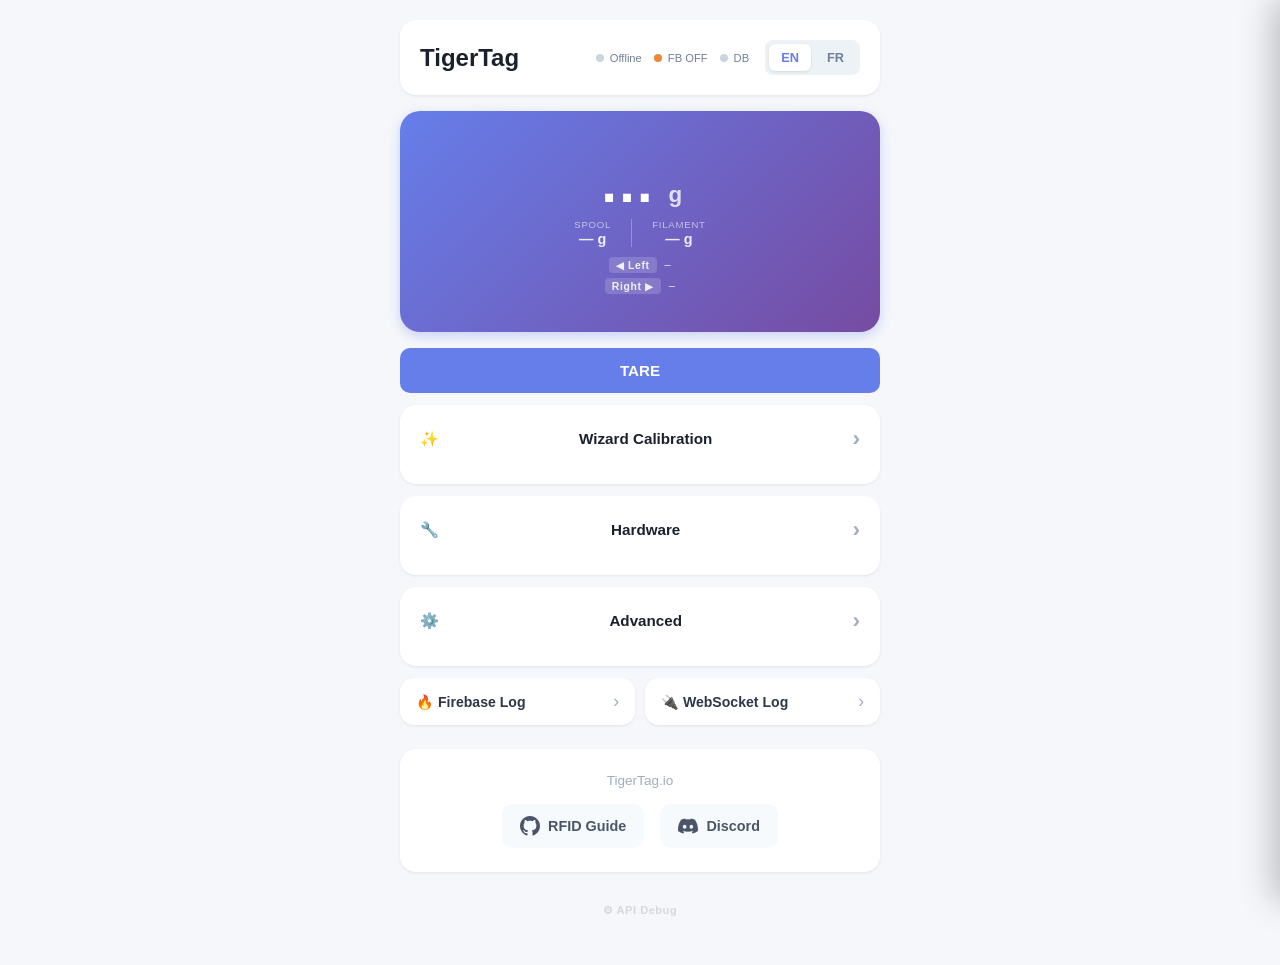
==== commit 81c8ebb0: "feat: local RFID DB, WS delta compression, workflow badge + post-send fixes Firmware: - Load id_bran" ====
--- a/data/www/index.html
+++ b/data/www/index.html
@@ -30,6 +30,10 @@
                         <span id="fbDot" class="status-dot"></span>
                         <span id="fbText" style="font-size: 0.7rem;">FB</span>
                     </div>
+                    <div class="status-info" title="TigerTag DB status">
+                        <span id="dbDot" class="status-dot"></span>
+                        <span id="dbText" style="font-size: 0.7rem;">DB</span>
+                    </div>
                 </div>
                 <div class="lang-switcher">
                     <button class="lang-btn active" onclick="setLanguage('en')" data-lang="en">EN</button>
@@ -40,6 +44,9 @@
 
         <!-- Weight Display -->
         <div class="weight-card">
+            <!-- Workflow state badge — absolute overlay, never shifts layout -->
+            <div id="sendState" class="send-status hidden"></div>
+
             <div id="userName" class="user-name hidden"></div>
 
             <!-- Big number: poids brut de la balance (toujours affiché) -->
@@ -48,8 +55,8 @@
                 <span class="weight-unit">g</span>
             </div>
 
-            <!-- Filament row: visible uniquement quand le container est connu -->
-            <div id="filamentRow" class="weight-meta-row" style="display:none">
+            <!-- Filament row: toujours visible, affiche — quand pas de valeur -->
+            <div id="filamentRow" class="weight-meta-row">
                 <div class="weight-meta-item">
                     <span class="weight-meta-label" data-i18n="containerLabel">Bobine</span>
                     <span class="weight-meta-value"><span id="containerWeightDisplay">—</span> g</span>
@@ -71,9 +78,13 @@
                     <span class="uid-chip-label" data-i18n="uidRight">Right ▶</span>
                     <span id="uid" class="uid-value" data-i18n-empty="waiting">—</span>
                 </div>
-            </div>
-
-            <div id="sendState" class="send-status hidden"></div>
+                <!-- Twin row: visible only when twin was fetched from Firestore (not physically detected) -->
+                <div class="uid-row uid-row--twin" id="uidTwinRow" style="display:none">
+                    <span class="uid-chip-label uid-chip-label--twin" data-i18n="uidTwin">🔗 Twin</span>
+                    <span id="uidTwinDisplay" class="uid-value uid-value--twin">—</span>
+                </div>
+            </div>
+
         </div>
 
         <!-- Tare Button -->
@@ -542,7 +553,6 @@
     </script>
 
     <!-- ── Log Side Panel ───────────────────────────────────────────────── -->
-    <div id="logSideOverlay" class="log-side-overlay" onclick="logPanelClose()"></div>
     <div id="logSidePanel" class="log-side-panel">
         <div class="log-side-header">
             <div class="log-side-tabs">
--- a/data/www/styles.css
+++ b/data/www/styles.css
@@ -107,6 +107,7 @@
     text-align: center;
     color: #fff;
     box-shadow: 0 4px 12px rgba(102, 126, 234, 0.3);
+    position: relative;    /* needed for the workflow badge overlay */
 }
 
 .user-name {
@@ -205,15 +206,36 @@
     opacity: 0.88;
     font-weight: 500;
 }
-
+/* Twin row — fetched from Firestore (cloud lookup) */
+.uid-row--twin {
+    opacity: 0.85;
+}
+.uid-chip-label--twin {
+    background: rgba(255,255,255,0.12);
+    color: #a0f0c0;
+    border: 1px solid rgba(160,240,192,0.3);
+}
+.uid-value--twin {
+    color: #a0f0c0;
+}
+
+/* Workflow state badge — floats top-left over the weight card, never moves content */
 .send-status {
-    margin-top: 12px;
-    padding: 8px 16px;
+    position: absolute;
+    top: 12px;
+    left: 14px;
+    padding: 4px 10px;
     border-radius: 20px;
-    font-size: 0.85em;
-    font-weight: 600;
-    background: rgba(255,255,255,0.15);
-    display: inline-block;
+    font-size: 0.72em;
+    font-weight: 700;
+    letter-spacing: 0.02em;
+    background: rgba(255,255,255,0.18);
+    backdrop-filter: blur(4px);
+    -webkit-backdrop-filter: blur(4px);
+    border: 1px solid rgba(255,255,255,0.25);
+    white-space: nowrap;
+    pointer-events: none;
+    transition: opacity 0.25s ease, background 0.25s ease;
 }
 
 /* Card */
@@ -1047,16 +1069,6 @@
 .log-open-arrow { font-size: 1.1rem; color: #a0aec0; font-weight: 400; }
 
 /* ── Log Side Panel ─────────────────────────────────────────────────────── */
-.log-side-overlay {
-    display: none;
-    position: fixed;
-    inset: 0;
-    background: rgba(0,0,0,0.35);
-    z-index: 600;
-    animation: fadeIn .2s;
-}
-.log-side-overlay.open { display: block; }
-
 .log-side-panel {
     position: fixed;
     top: 0; right: 0; bottom: 0;
@@ -1102,18 +1114,24 @@
 .log-side-tab:hover:not(.active) { color: #a0aec0; }
 
 .log-side-close {
-    background: none;
+    background: #2d3748;
     border: none;
-    color: #718096;
-    font-size: 1.1rem;
-    cursor: pointer;
-    padding: 8px;
-    border-radius: 6px;
+    color: #a0aec0;
+    font-size: 1rem;
+    cursor: pointer;
+    padding: 0;
+    width: 32px;
+    height: 32px;
+    border-radius: 8px;
     line-height: 1;
     transition: color .15s, background .15s;
     flex-shrink: 0;
-}
-.log-side-close:hover { color: #e2e8f0; background: #2d3748; }
+    display: flex;
+    align-items: center;
+    justify-content: center;
+    margin-bottom: 2px;
+}
+.log-side-close:hover { color: #fff; background: #4a5568; transform: none; box-shadow: none; }
 
 .log-pane {
     display: none;
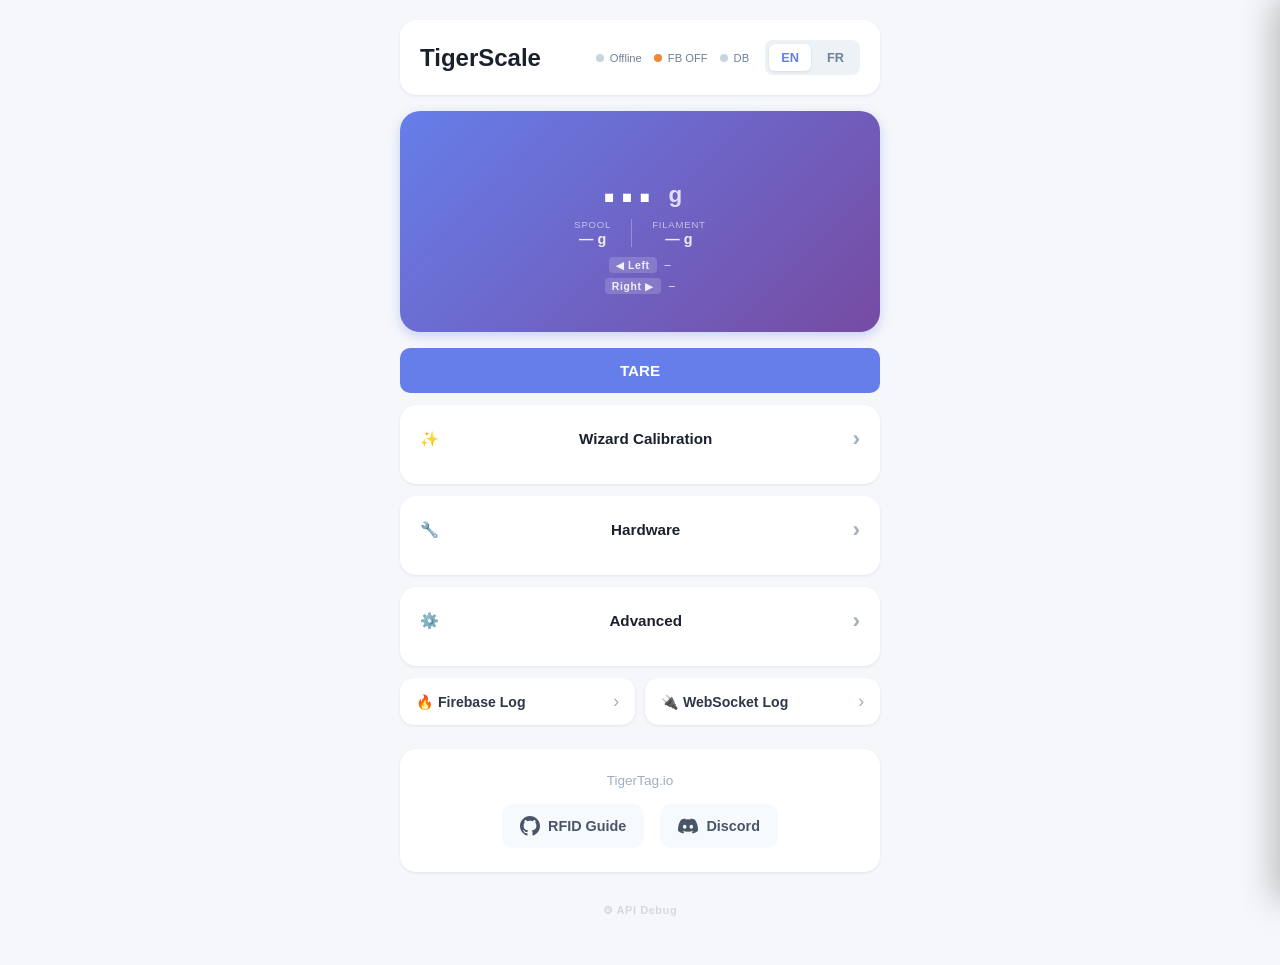
==== commit dabf25f2: "feat: cloud bool, displayName in WS frame, rename title to TigerScale Firmware: - cloud field: chang" ====
--- a/data/www/index.html
+++ b/data/www/index.html
@@ -6,20 +6,20 @@
     <meta name="theme-color" content="#667eea">
     <meta name="apple-mobile-web-app-capable" content="yes">
     <meta name="apple-mobile-web-app-status-bar-style" content="black-translucent">
-    <meta name="apple-mobile-web-app-title" content="TigerTag">
-    <meta name="description" content="TigerTag Scale - Professional weight management">
+    <meta name="apple-mobile-web-app-title" content="TigerScale">
+    <meta name="description" content="TigerScale - Smart RFID filament scale">
     <link rel="icon" type="image/x-icon" href="favicon.ico">
     <link rel="icon" type="image/png" href="favicon.png">
     <link rel="apple-touch-icon" href="favicon.png">
     <link rel="manifest" href="manifest.json">
     <link rel="stylesheet" href="styles.css">
-    <title>TigerTag Scale</title>
+    <title>TigerScale</title>
 </head>
 <body>
     <div class="container">
         <!-- Header -->
         <div class="header">
-            <h1>TigerTag</h1>
+            <h1>TigerScale</h1>
             <div class="header-right">
                 <div class="status-bar">
                     <div class="status-info">
@@ -568,6 +568,7 @@
                 <span class="ws-log-count"><span id="fbLogCount">0</span> entrées</span>
                 <div class="ws-log-toolbar-btns">
                     <button class="ws-log-btn" id="fbLogRefreshBtn" onclick="fbLogFetch()">↺</button>
+                    <button class="ws-log-btn" id="fbLogCopyBtn" onclick="fbLogCopy()" title="Copier les logs">📋</button>
                     <button class="ws-log-btn" onclick="fbLogClear()">🗑</button>
                 </div>
             </div>
@@ -585,6 +586,7 @@
                 </label>
                 <div class="ws-log-toolbar-btns">
                     <button class="ws-log-btn" id="wsLogPauseBtn" onclick="wsLogTogglePause()">⏸</button>
+                    <button class="ws-log-btn" id="wsLogCopyBtn" onclick="wsLogCopy()" title="Copier les logs">📋</button>
                     <button class="ws-log-btn" onclick="wsLogClear()">🗑</button>
                 </div>
             </div>
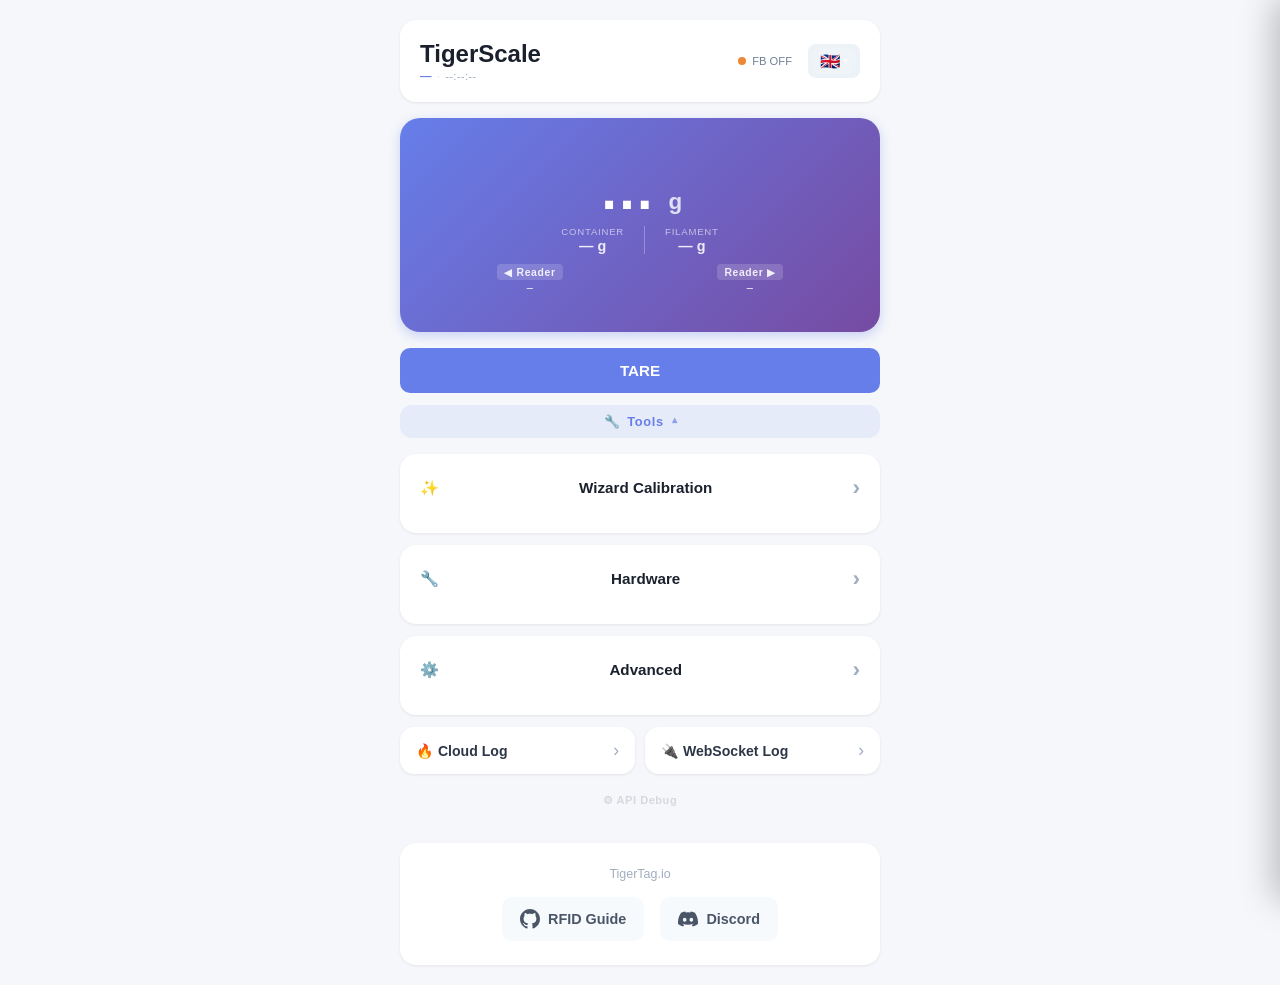
==== commit d5931020: "feat: i18n overhaul, auth modal signup, UI polish & toolbox toggle Web UI: - Full signup + forgot-pa" ====
--- a/data/www/index.html
+++ b/data/www/index.html
@@ -19,26 +19,30 @@
     <div class="container">
         <!-- Header -->
         <div class="header">
-            <h1>TigerScale</h1>
+            <div class="header-title">
+                <h1>TigerScale</h1>
+                <div class="header-device-info">
+                    <span id="fwVersion" class="device-info-version">—</span>
+                    <span class="device-info-sep">·</span>
+                    <span id="uptime" class="device-info-uptime">--:--:--</span>
+                </div>
+            </div>
             <div class="header-right">
                 <div class="status-bar">
-                    <div class="status-info">
+                    <div class="status-info" id="cloudInfo" style="display:none">
                         <span id="cloudDot" class="status-dot"></span>
                         <span id="cloudText" style="font-size: 0.7rem;">—</span>
                     </div>
-                    <div class="status-info">
+                    <div class="status-info" id="fbInfo" style="display:none">
                         <span id="fbDot" class="status-dot"></span>
                         <span id="fbText" style="font-size: 0.7rem;">FB</span>
                     </div>
-                    <div class="status-info" title="TigerTag DB status">
+                    <div class="status-info" id="dbInfo" style="display:none" title="TigerTag DB status">
                         <span id="dbDot" class="status-dot"></span>
                         <span id="dbText" style="font-size: 0.7rem;">DB</span>
                     </div>
                 </div>
-                <div class="lang-switcher">
-                    <button class="lang-btn active" onclick="setLanguage('en')" data-lang="en">EN</button>
-                    <button class="lang-btn" onclick="setLanguage('fr')" data-lang="fr">FR</button>
-                </div>
+                <div class="lang-switcher" id="langSwitcher"></div>
             </div>
         </div>
 
@@ -47,6 +51,19 @@
             <!-- Workflow state badge — absolute overlay, never shifts layout -->
             <div id="sendState" class="send-status hidden"></div>
 
+            <!-- Filament info panel — absolute overlay on the right, hidden until RFID scanned -->
+            <div id="filamentPanel" class="filament-panel" style="display:none">
+                <div id="filamentColorDot" class="filament-color-dot"></div>
+                <div class="filament-panel-row">
+                    <span class="filament-panel-label" data-i18n="brandLabel">Brand</span>
+                    <span id="filamentBrand" class="filament-panel-value">—</span>
+                </div>
+                <div class="filament-panel-row">
+                    <span class="filament-panel-label" data-i18n="materialLabel">Material</span>
+                    <span id="filamentMaterial" class="filament-panel-value">—</span>
+                </div>
+            </div>
+
             <div id="userName" class="user-name hidden"></div>
 
             <!-- Big number: poids brut de la balance (toujours affiché) -->
@@ -58,7 +75,7 @@
             <!-- Filament row: toujours visible, affiche — quand pas de valeur -->
             <div id="filamentRow" class="weight-meta-row">
                 <div class="weight-meta-item">
-                    <span class="weight-meta-label" data-i18n="containerLabel">Bobine</span>
+                    <span class="weight-meta-label" data-i18n="containerLabel">Container</span>
                     <span class="weight-meta-value"><span id="containerWeightDisplay">—</span> g</span>
                 </div>
                 <div class="weight-meta-sep"></div>
@@ -71,16 +88,16 @@
             <!-- UIDs -->
             <div class="uid-rows">
                 <div class="uid-row" id="uidLeftRow">
-                    <span class="uid-chip-label" data-i18n="uidLeft">◀ Left</span>
+                    <span class="uid-chip-label" data-i18n="uidLeft" data-i18n-title="uidLeftFull" data-tooltip="Left" title="Left">◀ Reader</span>
                     <span id="uidLeftDisplay" class="uid-value">—</span>
                 </div>
                 <div class="uid-row" id="uidRightRow">
-                    <span class="uid-chip-label" data-i18n="uidRight">Right ▶</span>
+                    <span class="uid-chip-label" data-i18n="uidRight" data-i18n-title="uidRightFull" data-tooltip="Right" title="Right">Reader ▶</span>
                     <span id="uid" class="uid-value" data-i18n-empty="waiting">—</span>
                 </div>
                 <!-- Twin row: visible only when twin was fetched from Firestore (not physically detected) -->
                 <div class="uid-row uid-row--twin" id="uidTwinRow" style="display:none">
-                    <span class="uid-chip-label uid-chip-label--twin" data-i18n="uidTwin">🔗 Twin</span>
+                    <span class="uid-chip-label uid-chip-label--twin" data-i18n="uidTwin">Online Request</span>
                     <span id="uidTwinDisplay" class="uid-value uid-value--twin">—</span>
                 </div>
             </div>
@@ -93,6 +110,21 @@
             <span class="tare-progress"></span>
         </button>
 
+        <!-- Hidden inputs preserved for backward-compat -->
+        <input type="hidden" id="firebaseEmail">
+        <input type="hidden" id="firebasePassword">
+        <span id="firebaseStatus" style="display:none">—</span>
+
+        <!-- Toolbox toggle -->
+        <button id="toolboxToggle" class="toolbox-toggle open" onclick="toggleToolbox()">
+            <span>🔧</span>
+            <span data-i18n="toolbox">Outils</span>
+            <span class="toolbox-toggle-chev">▾</span>
+        </button>
+
+        <!-- Toolbox panel — tout ce qui est en dessous du TARE -->
+        <div id="toolbox">
+
         <!-- Account card — visible only when authenticated. Replaces the old inline
              email/password Firebase card (now obsolete: login is handled by the modal). -->
         <div id="accountCard" class="card" style="display:none">
@@ -104,6 +136,7 @@
                     <div class="account-avatar" id="accountAvatar">?</div>
                     <div class="account-info">
                         <div class="account-label" data-i18n="connectedAs">Connecté en tant que</div>
+                        <div class="account-name" id="accountName" style="display:none"></div>
                         <div class="account-email" id="accountEmail">—</div>
                     </div>
                 </div>
@@ -113,12 +146,6 @@
                 </button>
             </div>
         </div>
-
-        <!-- Hidden inputs preserved for backward-compat with status snapshots
-             (some code still reads/writes these). Will be removed in a later cleanup. -->
-        <input type="hidden" id="firebaseEmail">
-        <input type="hidden" id="firebasePassword">
-        <span id="firebaseStatus" style="display:none">—</span>
 
         <!-- Calibration -->
         <div class="card">
@@ -315,7 +342,7 @@
                 <!-- Spool detection (read-only, from WS) -->
                 <div class="setting-row">
                     <div class="setting-row-label">
-                        🧵 <span data-i18n="spoolDetected">Spool detected</span>
+                        🧵 <span data-i18n="spoolDetected">Container detected</span>
                     </div>
                     <span class="compact-value" id="spoolDetectedVal">—</span>
                 </div>
@@ -337,24 +364,60 @@
                 <div style="height: 8px;"></div>
                 <button class="danger" onclick="factoryReset()">🗑️ <span data-i18n="factoryReset">Réinitialisation</span></button>
                 <div class="divider"></div>
-                <div class="compact-row">
-                    <span class="compact-label" data-i18n="uptime">Durée de fonctionnement</span>
-                    <span class="compact-value" id="uptime">--:--:--</span>
-                </div>
             </div>
         </div>
         
         <!-- Log buttons -->
         <div style="display:flex;gap:10px;margin-bottom:0">
             <button class="log-open-btn" onclick="logPanelOpen('fb')">
-                🔥 Firebase Log <span class="log-open-arrow">›</span>
+                🔥 Cloud Log <span class="log-open-arrow">›</span>
             </button>
             <button class="log-open-btn" onclick="logPanelOpen('ws')">
                 🔌 WebSocket Log <span class="log-open-arrow">›</span>
             </button>
         </div>
 
-        <!-- Footer -->
+        <!-- ── Debug API panel (advanced users) ─────────────────────────── -->
+        <div id="debugPanel" style="margin-top:16px;padding:0 4px 8px;">
+            <button onclick="(function(p){p.style.display=p.style.display==='none'?'block':'none'})(document.getElementById('debugContent'))"
+                    style="background:none;border:none;color:#c0c0c8;font-size:11px;cursor:pointer;padding:4px 0;letter-spacing:.05em;opacity:.55;transition:opacity .2s"
+                    onmouseover="this.style.opacity='.9'" onmouseout="this.style.opacity='.55'">
+                ⚙ API Debug
+            </button>
+            <div id="debugContent" style="display:none;margin-top:10px;background:#1a1a2e;border-radius:10px;padding:14px 16px;font-size:12px;font-family:monospace;color:#a0a0c0;line-height:1.9">
+
+                <div style="color:#667eea;font-weight:600;margin-bottom:6px;font-size:11px;letter-spacing:.08em">GET — ouvre dans le navigateur</div>
+
+                <a href="/api/status"        target="_blank" style="display:block;color:#a29bfe;text-decoration:none" onmouseover="this.style.color='#fff'" onmouseout="this.style.color='#a29bfe'">/api/status</a>
+                <a href="/api/logs"          target="_blank" style="display:block;color:#a29bfe;text-decoration:none" onmouseover="this.style.color='#fff'" onmouseout="this.style.color='#a29bfe'">/api/logs</a>
+                <a href="/api/firebase/status" target="_blank" style="display:block;color:#a29bfe;text-decoration:none" onmouseover="this.style.color='#fff'" onmouseout="this.style.color='#a29bfe'">/api/firebase/status</a>
+                <a href="/api/hw/config"     target="_blank" style="display:block;color:#a29bfe;text-decoration:none" onmouseover="this.style.color='#fff'" onmouseout="this.style.color='#a29bfe'">/api/hw/config</a>
+                <a href="/api/ping"          target="_blank" style="display:block;color:#a29bfe;text-decoration:none" onmouseover="this.style.color='#fff'" onmouseout="this.style.color='#a29bfe'">/api/ping</a>
+                <a href="/api/rfid/test"     target="_blank" style="display:block;color:#a29bfe;text-decoration:none" onmouseover="this.style.color='#fff'" onmouseout="this.style.color='#a29bfe'">/api/rfid/test</a>
+                <a href="/api/ota/check"     target="_blank" style="display:block;color:#a29bfe;text-decoration:none" onmouseover="this.style.color='#fff'" onmouseout="this.style.color='#a29bfe'">/api/ota/check</a>
+
+                <div style="color:#667eea;font-weight:600;margin:10px 0 6px;font-size:11px;letter-spacing:.08em">POST — clic = fetch()</div>
+
+                <span id="_dbg_tare"        class="dbg-post" onclick="dbgPost('/api/tare')">/api/tare</span><br>
+                <span id="_dbg_wf_stop"     class="dbg-post" onclick="dbgPost('/api/workflow/stop')">/api/workflow/stop</span><br>
+                <span id="_dbg_push_weight" class="dbg-post" onclick="dbgPost('/api/push-weight')">/api/push-weight</span><br>
+                <span id="_dbg_update_db"   class="dbg-post" onclick="dbgPost('/api/update-db')">/api/update-db</span><br>
+                <span id="_dbg_srv_toggle"  class="dbg-post" onclick="dbgPost('/api/servo-toggle')">/api/servo-toggle</span><br>
+                <span id="_dbg_srv_test"    class="dbg-post" onclick="dbgPost('/api/servo/test')">/api/servo/test</span><br>
+                <span id="_dbg_fb_logout"   class="dbg-post" onclick="dbgPost('/api/firebase/logout')">/api/firebase/logout</span><br>
+                <span id="_dbg_logs_del"    class="dbg-post" onclick="dbgPost('/api/logs','DELETE')">/api/logs  <span style="color:#fd79a8;font-size:10px">DELETE</span></span><br>
+                <span id="_dbg_logs_clear"  class="dbg-post" onclick="dbgPost('/api/logs/clear')">/api/logs/clear</span><br>
+                <span id="_dbg_reset_wifi"  class="dbg-post" onclick="dbgPost('/api/reset-wifi')" style="color:#fd79a8">/api/reset-wifi  ⚠</span><br>
+                <span id="_dbg_factory"     class="dbg-post" onclick="dbgPost('/api/factory-reset')" style="color:#fd79a8">/api/factory-reset  ⚠</span><br>
+
+                <div id="debugLog" style="margin-top:10px;color:#55efc4;min-height:16px;font-size:11px"></div>
+            </div>
+        </div>
+        <!-- ── end debug panel ──────────────────────────────────────────── -->
+
+        </div><!-- /#toolbox -->
+
+        <!-- Footer — toujours visible, hors toolbox -->
         <div class="footer">
             <div class="footer-version">
                 <a href="https://tigertag.io" target="_blank" rel="noopener noreferrer" style="color: #a0aec0; text-decoration: none; transition: color 0.2s;">TigerTag.io</a>
@@ -375,39 +438,6 @@
             </div>
         </div>
 
-        <!-- ── Debug API panel (advanced users) ─────────────────────────── -->
-        <div id="debugPanel" style="margin-top:28px;padding:0 4px 24px;">
-            <button onclick="(function(p){p.style.display=p.style.display==='none'?'block':'none'})(document.getElementById('debugContent'))"
-                    style="background:none;border:none;color:#c0c0c8;font-size:11px;cursor:pointer;padding:4px 0;letter-spacing:.05em;opacity:.55;transition:opacity .2s"
-                    onmouseover="this.style.opacity='.9'" onmouseout="this.style.opacity='.55'">
-                ⚙ API Debug
-            </button>
-            <div id="debugContent" style="display:none;margin-top:10px;background:#1a1a2e;border-radius:10px;padding:14px 16px;font-size:12px;font-family:monospace;color:#a0a0c0;line-height:1.9">
-
-                <div style="color:#667eea;font-weight:600;margin-bottom:6px;font-size:11px;letter-spacing:.08em">GET — ouvre dans le navigateur</div>
-
-                <a href="/api/status"        target="_blank" style="display:block;color:#a29bfe;text-decoration:none" onmouseover="this.style.color='#fff'" onmouseout="this.style.color='#a29bfe'">/api/status</a>
-                <a href="/api/logs"          target="_blank" style="display:block;color:#a29bfe;text-decoration:none" onmouseover="this.style.color='#fff'" onmouseout="this.style.color='#a29bfe'">/api/logs</a>
-                <a href="/api/firebase/status" target="_blank" style="display:block;color:#a29bfe;text-decoration:none" onmouseover="this.style.color='#fff'" onmouseout="this.style.color='#a29bfe'">/api/firebase/status</a>
-                <a href="/api/hw/config"     target="_blank" style="display:block;color:#a29bfe;text-decoration:none" onmouseover="this.style.color='#fff'" onmouseout="this.style.color='#a29bfe'">/api/hw/config</a>
-                <a href="/api/ping"          target="_blank" style="display:block;color:#a29bfe;text-decoration:none" onmouseover="this.style.color='#fff'" onmouseout="this.style.color='#a29bfe'">/api/ping</a>
-                <a href="/api/rfid/test"     target="_blank" style="display:block;color:#a29bfe;text-decoration:none" onmouseover="this.style.color='#fff'" onmouseout="this.style.color='#a29bfe'">/api/rfid/test</a>
-                <a href="/api/ota/check"     target="_blank" style="display:block;color:#a29bfe;text-decoration:none" onmouseover="this.style.color='#fff'" onmouseout="this.style.color='#a29bfe'">/api/ota/check</a>
-
-                <div style="color:#667eea;font-weight:600;margin:10px 0 6px;font-size:11px;letter-spacing:.08em">POST — clic = fetch()</div>
-
-                <span id="_dbg_tare"       class="dbg-post" onclick="dbgPost('/api/tare')">/api/tare</span><br>
-                <span id="_dbg_logs_del"   class="dbg-post" onclick="dbgPost('/api/logs','DELETE')">/api/logs  <span style="color:#fd79a8;font-size:10px">DELETE</span></span><br>
-                <span id="_dbg_wf_stop"    class="dbg-post" onclick="dbgPost('/api/workflow/stop')">/api/workflow/stop</span><br>
-                <span id="_dbg_srv_toggle" class="dbg-post" onclick="dbgPost('/api/servo-toggle')">/api/servo-toggle</span><br>
-                <span id="_dbg_reset_wifi" class="dbg-post" onclick="dbgPost('/api/reset-wifi')" style="color:#fd79a8">/api/reset-wifi  ⚠</span><br>
-                <span id="_dbg_factory"    class="dbg-post" onclick="dbgPost('/api/factory-reset')" style="color:#fd79a8">/api/factory-reset  ⚠</span><br>
-
-                <div id="debugLog" style="margin-top:10px;color:#55efc4;min-height:16px;font-size:11px"></div>
-            </div>
-        </div>
-        <!-- ── end debug panel ──────────────────────────────────────────── -->
-
     </div>
 
     <!-- Modal for weight too light error -->
@@ -430,12 +460,19 @@
         </div>
     </div>
 
-    <!-- Firebase Login Modal — auto-shown when firebaseConfigured=false -->
+    <!-- Login Modal -->
     <div id="firebaseLoginModal" class="modal modal-blocking" style="display:none" aria-hidden="true">
         <div class="modal-content auth-modal" role="dialog" aria-labelledby="authTitle">
-            <div class="auth-logo">🐯</div>
+            <button class="auth-modal-close" onclick="hideAuthModal()" aria-label="Close">✕</button>
+            <div id="authLangFlags" class="auth-lang-flags"></div>
+
+            <div class="auth-logo">
+                <div class="auth-logo-box">
+                    <img src="img/logo-tigertag.svg" class="auth-logo-img" alt="TigerTag">
+                </div>
+            </div>
             <h2 class="auth-title" id="authTitle" data-i18n="authTitle">Bienvenue sur votre TigerScale</h2>
-            <p class="auth-sub" data-i18n="authSub">Connectez-vous pour synchroniser vos bobines avec le cloud TigerTag.</p>
+            <p class="auth-sub" id="authSubText" data-i18n="authSub">Connectez-vous pour synchroniser vos bobines avec le cloud TigerTag.</p>
 
             <button type="button" class="auth-btn auth-btn-google" id="btnAuthGoogle" onclick="signInWithGoogleBridge()">
                 <svg width="18" height="18" viewBox="0 0 18 18" xmlns="http://www.w3.org/2000/svg" aria-hidden="true">
@@ -449,27 +486,61 @@
 
             <div class="auth-divider"><span data-i18n="authOr">ou</span></div>
 
-            <input type="email" id="loginEmail" data-i18n-placeholder="firebaseEmail" placeholder="Email" autocomplete="username">
-            <input type="password" id="loginPassword" data-i18n-placeholder="firebasePassword" placeholder="Mot de passe" autocomplete="current-password">
-
-            <button type="button" class="auth-btn auth-btn-primary" onclick="signInWithEmail()">
+            <!-- signup only -->
+            <input type="text" id="signupDisplayName" data-i18n-placeholder="authDisplayName" placeholder="Nom affiché (optionnel)" autocomplete="name" data-signup-only style="display:none">
+            <!-- always -->
+            <input type="email" id="loginEmail" data-i18n-placeholder="authEmail" placeholder="Adresse e-mail" autocomplete="username">
+            <input type="password" id="loginPassword" data-i18n-placeholder="authPassword" placeholder="Mot de passe" autocomplete="current-password">
+            <!-- signup only -->
+            <input type="password" id="signupConfirmPassword" data-i18n-placeholder="authConfirmPassword" placeholder="Confirmer le mot de passe" autocomplete="new-password" data-signup-only style="display:none">
+
+            <!-- signin only -->
+            <button type="button" class="auth-btn auth-btn-primary" onclick="signInWithEmail()" data-signin-only>
                 <span data-i18n="authSignIn">Se connecter</span>
             </button>
+            <!-- signup only -->
+            <button type="button" class="auth-btn auth-btn-primary" onclick="signUpWithEmail()" data-signup-only style="display:none">
+                <span data-i18n="authCreateBtn">Créer mon compte</span>
+            </button>
 
             <div class="auth-error" id="authError" style="display:none"></div>
 
-            <div class="auth-footer">
-                <span data-i18n="authNoAccount">Pas encore de compte ?</span>
-                <a href="https://tigertag.io" target="_blank" rel="noopener" data-i18n="authSignUp">Créer un compte</a>
+            <!-- signin footer -->
+            <div class="auth-footer" data-signin-only>
+                <div class="auth-footer-row">
+                    <span data-i18n="authNoAccount">Pas encore de compte ?</span>
+                    <a href="#" onclick="switchAuthMode('signup'); return false;" data-i18n="authSignUp">Créer un compte</a>
+                </div>
+                <div class="auth-footer-row">
+                    <a href="#" onclick="forgotPassword(); return false;" data-i18n="authForgot">Mot de passe oublié ?</a>
+                </div>
+            </div>
+            <!-- signup footer -->
+            <div class="auth-footer" data-signup-only style="display:none">
+                <div class="auth-footer-row">
+                    <span data-i18n="authHaveAccount">Déjà un compte ?</span>
+                    <a href="#" onclick="switchAuthMode('signin'); return false;" data-i18n="authSignIn">Se connecter</a>
+                </div>
             </div>
         </div>
     </div>
 
     <style>
-        /* --- Firebase login modal (additions, ne casse pas styles.css) --- */
+        /* --- Login modal --- */
         .modal-blocking { background: rgba(15,23,42,0.72); backdrop-filter: blur(6px); -webkit-backdrop-filter: blur(6px); }
-        .auth-modal { max-width: 400px; padding: 30px 26px; text-align: center; }
-        .auth-logo { font-size: 56px; line-height: 1; margin-bottom: 6px; }
+        .auth-modal { max-width: 400px; padding: 30px 26px; text-align: center; position: relative; }
+        .auth-modal-close {
+            position: absolute; top: 12px; right: 12px;
+            width: 30px; height: 30px; border-radius: 50%;
+            border: none; background: transparent;
+            color: #a0aec0; font-size: 16px; line-height: 1;
+            cursor: pointer; display: flex; align-items: center; justify-content: center;
+            transition: background 0.15s, color 0.15s;
+        }
+        .auth-modal-close:hover { background: #f0f0f0; color: #4a5568; }
+        .auth-logo { margin-bottom: 14px; display: flex; align-items: center; justify-content: center; }
+        .auth-logo-box { background: #000; border-radius: 20px; width: 92px; height: 92px; display: flex; align-items: center; justify-content: center; }
+        .auth-logo-img { width: 80px; height: auto; display: block; filter: brightness(0) invert(1); }
         .auth-title { font-size: 22px; font-weight: 600; margin: 0 0 8px; color: #2c3e50; }
         .auth-sub { color: #7f8c8d; font-size: 14px; line-height: 1.5; margin: 0 0 24px; }
         .auth-btn { display: inline-flex; align-items: center; justify-content: center; gap: 10px; width: 100%; box-sizing: border-box; border: none; border-radius: 10px; padding: 13px 18px; font-size: 15px; font-weight: 500; cursor: pointer; font-family: inherit; transition: transform .05s, box-shadow .15s, background .15s; }
@@ -492,8 +563,35 @@
         .auth-error { background: #fdeaea; color: #c0392b; padding: 10px 12px; border-radius: 8px;
                       font-size: 13px; margin-top: 12px; text-align: left; line-height: 1.4; }
         .auth-footer { margin-top: 18px; font-size: 13px; color: #7f8c8d; }
+        .auth-footer-row { margin-bottom: 6px; }
         .auth-footer a { color: #e67e22; text-decoration: none; margin-left: 4px; }
         .auth-footer a:hover { text-decoration: underline; }
+        /* --- Language selector in modal --- */
+        .auth-lang-flags { position: absolute; top: 12px; left: 12px; }
+        .auth-lang-trigger {
+            display: flex; align-items: center; gap: 4px;
+            padding: 4px 8px; border: none; border-radius: 8px;
+            background: transparent; cursor: pointer;
+            font-size: 18px; line-height: 1; transition: background .15s;
+        }
+        .auth-lang-trigger:hover { background: #f0f0f0; }
+        .auth-lang-trigger-chev { font-size: 10px; color: #a0aec0; }
+        .auth-lang-list {
+            display: none; position: absolute; top: calc(100% + 4px); left: 0;
+            background: #1a202c; border: 1px solid rgba(255,255,255,0.1);
+            border-radius: 10px; padding: 6px; list-style: none; margin: 0;
+            min-width: 200px; z-index: 100; box-shadow: 0 8px 24px rgba(0,0,0,0.4);
+        }
+        .auth-lang-flags.open .auth-lang-list { display: block; }
+        .auth-lang-item {
+            display: flex; align-items: center; gap: 8px;
+            padding: 8px 10px; border-radius: 7px; cursor: pointer;
+            font-size: 13px; color: #cbd5e0; transition: background .15s, color .15s;
+        }
+        .auth-lang-item:hover { background: rgba(255,255,255,0.08); color: #fff; }
+        .auth-lang-item.active { background: rgba(102,126,234,0.25); color: #a3bffa; font-weight: 600; }
+        .auth-lang-item-flag { font-size: 16px; line-height: 1; }
+        .auth-lang-item-name { flex: 1; }
         @media (max-width: 420px) {
             .auth-modal { padding: 24px 20px; }
             .auth-title { font-size: 20px; }
@@ -505,13 +603,18 @@
             width: 44px; height: 44px; border-radius: 50%;
             background: linear-gradient(135deg, #e67e22, #d35400);
             color: #fff; display: flex; align-items: center; justify-content: center;
-            font-weight: 600; font-size: 18px; flex-shrink: 0;
-            text-transform: uppercase;
+            font-weight: 700; font-size: 14px; flex-shrink: 0;
+            text-transform: uppercase; letter-spacing: 0.05em;
         }
         .account-info { flex: 1; min-width: 0; overflow: hidden; }
-        .account-label { font-size: 12px; color: #95a5a6; }
+        .account-label { font-size: 12px; color: #95a5a6; margin-bottom: 2px; }
+        .account-name {
+            font-size: 15px; color: #1a202c; font-weight: 600;
+            overflow: hidden; text-overflow: ellipsis; white-space: nowrap;
+            margin-bottom: 1px;
+        }
         .account-email {
-            font-size: 14px; color: #2c3e50; font-weight: 500;
+            font-size: 12px; color: #718096; font-weight: 400;
             overflow: hidden; text-overflow: ellipsis; white-space: nowrap;
         }
         /* --- Debug API panel --- */
@@ -524,6 +627,7 @@
         .dbg-post.err  { color: #fd79a8 !important; }
     </style>
 
+    <script src="i18n.js"></script>
     <script src="script.js"></script>
     <script>
     function dbgPost(url, method) {
@@ -556,7 +660,7 @@
     <div id="logSidePanel" class="log-side-panel">
         <div class="log-side-header">
             <div class="log-side-tabs">
-                <button class="log-side-tab active" id="logTabFb" onclick="logTabSwitch('fb')">🔥 Firebase</button>
+                <button class="log-side-tab active" id="logTabFb" onclick="logTabSwitch('fb')">🔥 Cloud</button>
                 <button class="log-side-tab" id="logTabWs" onclick="logTabSwitch('ws')">🔌 WebSocket</button>
             </div>
             <button class="log-side-close" onclick="logPanelClose()">✕</button>
--- a/data/www/styles.css
+++ b/data/www/styles.css
@@ -33,6 +33,36 @@
     font-size: 1.5em;
     font-weight: 700;
     color: #1a202c;
+    margin: 0;
+}
+
+.header-title {
+    display: flex;
+    flex-direction: column;
+    gap: 2px;
+}
+
+.header-device-info {
+    display: flex;
+    align-items: center;
+    gap: 5px;
+    font-size: 0.72em;
+    color: #a0aec0;
+    font-weight: 500;
+    letter-spacing: 0.02em;
+}
+
+.device-info-version {
+    color: #667eea;
+    font-weight: 600;
+}
+
+.device-info-sep {
+    opacity: 0.4;
+}
+
+.device-info-uptime {
+    font-variant-numeric: tabular-nums;
 }
 
 .header-right {
@@ -71,6 +101,99 @@
 .lang-btn:hover:not(.active) {
     color: #4a5568;
 }
+
+/* ── Language dropdown (built by i18n.js when #langSwitcher exists) ── */
+.lang-dropdown {
+    position: relative;
+    display: flex;
+    align-items: center;
+}
+
+.lang-trigger {
+    display: flex;
+    align-items: center;
+    gap: 3px;
+    padding: 5px 8px;
+    border: none;
+    border-radius: 8px;
+    background: rgba(255,255,255,0.12);
+    color: #fff;
+    font-size: 0.85em;
+    cursor: pointer;
+    transition: background 0.2s;
+    white-space: nowrap;
+}
+
+.lang-trigger:hover {
+    background: rgba(255,255,255,0.22);
+}
+
+.lang-trigger-flag {
+    font-size: 1.2em;
+    line-height: 1;
+}
+
+.lang-trigger-chevron {
+    font-size: 0.65em;
+    opacity: 0.7;
+}
+
+.lang-menu {
+    display: none;
+    position: absolute;
+    top: calc(100% + 6px);
+    right: 0;
+    background: #1a202c;
+    border: 1px solid rgba(255,255,255,0.1);
+    border-radius: 10px;
+    padding: 6px;
+    list-style: none;
+    margin: 0;
+    min-width: 190px;
+    z-index: 999;
+    box-shadow: 0 8px 24px rgba(0,0,0,0.4);
+}
+
+.lang-dropdown.open .lang-menu {
+    display: block;
+}
+
+.lang-item {
+    display: flex;
+    align-items: center;
+    gap: 8px;
+    width: 100%;
+    padding: 8px 10px;
+    border: none;
+    border-radius: 7px;
+    background: transparent;
+    color: #cbd5e0;
+    font-size: 0.82em;
+    cursor: pointer;
+    text-align: left;
+    transition: background 0.15s, color 0.15s;
+}
+
+.lang-item:hover {
+    background: rgba(255,255,255,0.08);
+    color: #fff;
+}
+
+.lang-item.active {
+    background: rgba(102,126,234,0.25);
+    color: #a3bffa;
+    font-weight: 600;
+}
+
+.lang-item-flag {
+    font-size: 1.1em;
+    line-height: 1;
+}
+
+.lang-item-name {
+    flex: 1;
+}
+
 
 .status-bar {
     display: flex;
@@ -177,17 +300,21 @@
 
 /* UID rows */
 .uid-rows {
+    display: grid;
+    grid-template-columns: 1fr 1fr;
+    gap: 6px 8px;
+    margin: 4px 0 6px;
+}
+.uid-row {
     display: flex;
     flex-direction: column;
-    gap: 5px;
-    margin: 4px 0 6px;
-}
-.uid-row {
-    display: flex;
-    align-items: center;
-    justify-content: center;
-    gap: 8px;
-}
+    align-items: center;
+    gap: 3px;
+}
+/* Left column */
+#uidLeftRow  { align-items: center; }
+/* Right column */
+#uidRightRow { align-items: center; }
 .uid-chip-label {
     background: rgba(255,255,255,0.18);
     border-radius: 4px;
@@ -198,25 +325,103 @@
     min-width: 34px;
     text-align: center;
     opacity: 0.9;
+    position: relative;
+    cursor: default;
+}
+/* Custom tooltip via data-tooltip attribute */
+.uid-chip-label[data-tooltip]::after {
+    content: attr(data-tooltip);
+    position: absolute;
+    bottom: calc(100% + 6px);
+    left: 50%;
+    transform: translateX(-50%);
+    background: rgba(0,0,0,0.82);
+    color: #fff;
+    padding: 3px 9px;
+    border-radius: 5px;
+    font-size: 1.1em;
+    font-weight: 500;
+    letter-spacing: 0.02em;
+    white-space: nowrap;
+    pointer-events: none;
+    opacity: 0;
+    transition: opacity 0.15s ease;
+    z-index: 10;
+}
+.uid-chip-label[data-tooltip]:hover::after {
+    opacity: 1;
 }
 .uid-value {
     font-size: 0.78em;
     font-family: monospace;
     letter-spacing: 0.04em;
-    opacity: 0.88;
+    color: #ffffff;       /* physical reader UID — white */
     font-weight: 500;
 }
-/* Twin row — fetched from Firestore (cloud lookup) */
+/* Twin row — fetched from Firestore (cloud lookup) — spans both columns if ever shown */
 .uid-row--twin {
     opacity: 0.85;
+    grid-column: 1 / -1;
 }
 .uid-chip-label--twin {
     background: rgba(255,255,255,0.12);
-    color: #a0f0c0;
-    border: 1px solid rgba(160,240,192,0.3);
+    color: #4ade80;
+    border: 1px solid rgba(74,222,128,0.35);
 }
 .uid-value--twin {
-    color: #a0f0c0;
+    color: #4ade80;       /* cloud / Firestore twin UID — green */
+}
+
+/* Filament info panel — floats right-center over the weight card */
+.filament-panel {
+    position: absolute;
+    right: 10px;
+    top: 10px;
+    display: flex;
+    flex-direction: column;
+    align-items: center;
+    gap: 6px;
+    background: rgba(0,0,0,0.42);
+    backdrop-filter: blur(10px);
+    -webkit-backdrop-filter: blur(10px);
+    border-radius: 12px;
+    padding: 10px 11px;
+    min-width: 76px;
+    border: 1px solid rgba(255,255,255,0.13);
+    z-index: 2;
+    pointer-events: none;
+}
+.filament-color-dot {
+    width: 30px;
+    height: 30px;
+    border-radius: 50%;
+    background: #888888;
+    border: 2px solid rgba(255,255,255,0.35);
+    flex-shrink: 0;
+    box-shadow: 0 2px 8px rgba(0,0,0,0.4);
+}
+.filament-panel-row {
+    display: flex;
+    flex-direction: column;
+    align-items: center;
+    gap: 1px;
+    width: 100%;
+}
+.filament-panel-label {
+    font-size: 0.52em;
+    opacity: 0.6;
+    text-transform: uppercase;
+    letter-spacing: 0.08em;
+    line-height: 1.2;
+}
+.filament-panel-value {
+    font-size: 0.68em;
+    font-weight: 700;
+    white-space: nowrap;
+    overflow: hidden;
+    text-overflow: ellipsis;
+    max-width: 70px;
+    text-align: center;
 }
 
 /* Workflow state badge — floats top-left over the weight card, never moves content */
@@ -287,6 +492,34 @@
 }
 
 /* Tare Hold Button */
+/* ── Toolbox toggle ─────────────────────────────────────────── */
+.toolbox-toggle {
+    width: 100%;
+    display: flex;
+    align-items: center;
+    justify-content: center;
+    gap: 7px;
+    padding: 9px 16px;
+    margin-bottom: 16px;
+    border: none;
+    border-radius: 12px;
+    background: rgba(102,126,234,0.1);
+    color: #667eea;
+    font-size: 0.8em;
+    font-weight: 600;
+    cursor: pointer;
+    letter-spacing: 0.05em;
+    transition: background 0.2s, color 0.2s;
+}
+.toolbox-toggle:hover  { background: rgba(102,126,234,0.18); }
+.toolbox-toggle-chev   { transition: transform 0.3s ease; font-size: 0.8em; opacity: 0.7; }
+.toolbox-toggle.open .toolbox-toggle-chev { transform: rotate(180deg); }
+
+#toolbox { }
+#toolbox.collapsed { display: none; }
+
+/* ── end toolbox ─────────────────────────────────────────────── */
+
 .tare-hold-btn {
     position: relative;
     overflow: hidden;
@@ -1274,7 +1507,12 @@
 }
 
 .footer-version {
-    font-size: 0.85em;
+    display: flex;
+    align-items: center;
+    justify-content: center;
+    flex-wrap: wrap;
+    gap: 6px;
+    font-size: 0.78em;
     color: #a0aec0;
     margin-bottom: 16px;
     font-weight: 500;
@@ -1282,6 +1520,15 @@
 
 .footer-version a:hover {
     color: #667eea !important;
+}
+
+.footer-sep {
+    opacity: 0.35;
+}
+
+.footer-meta {
+    color: #718096;
+    font-size: 0.95em;
 }
 
 .footer-links {
